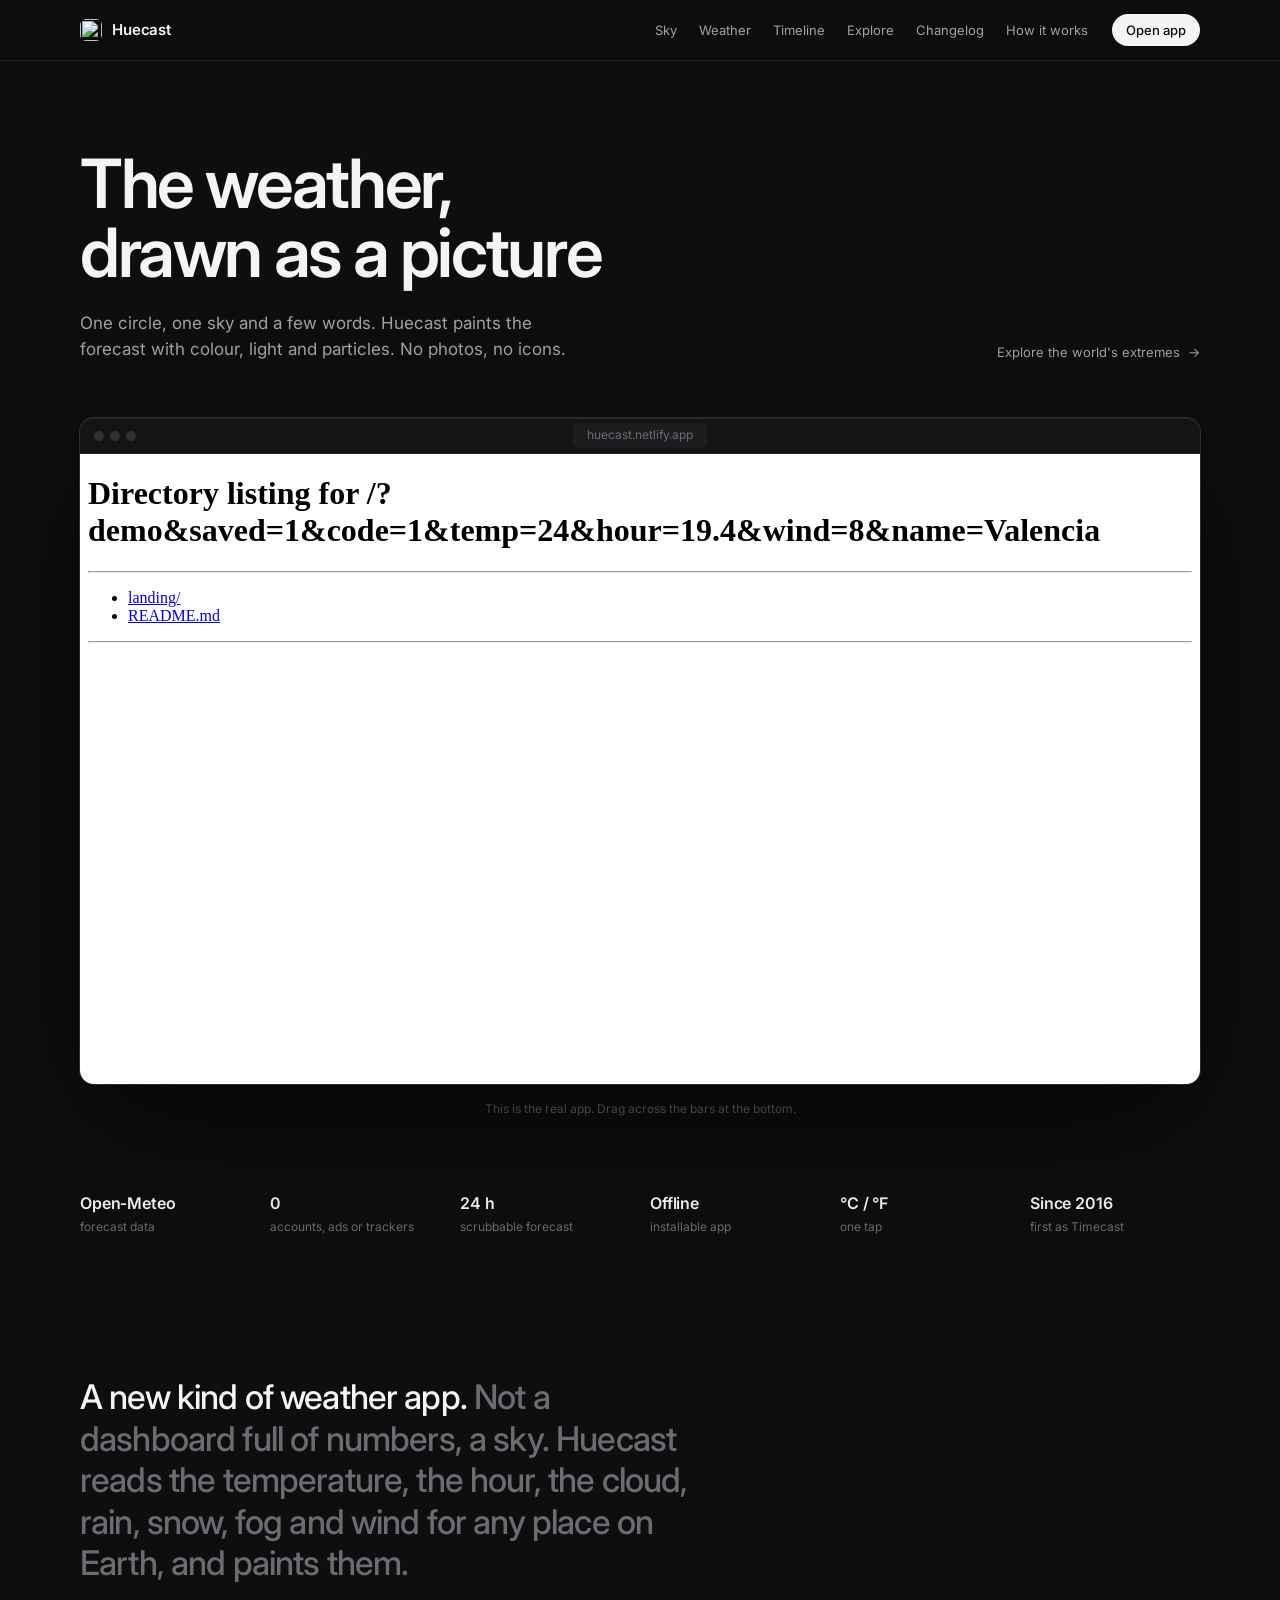
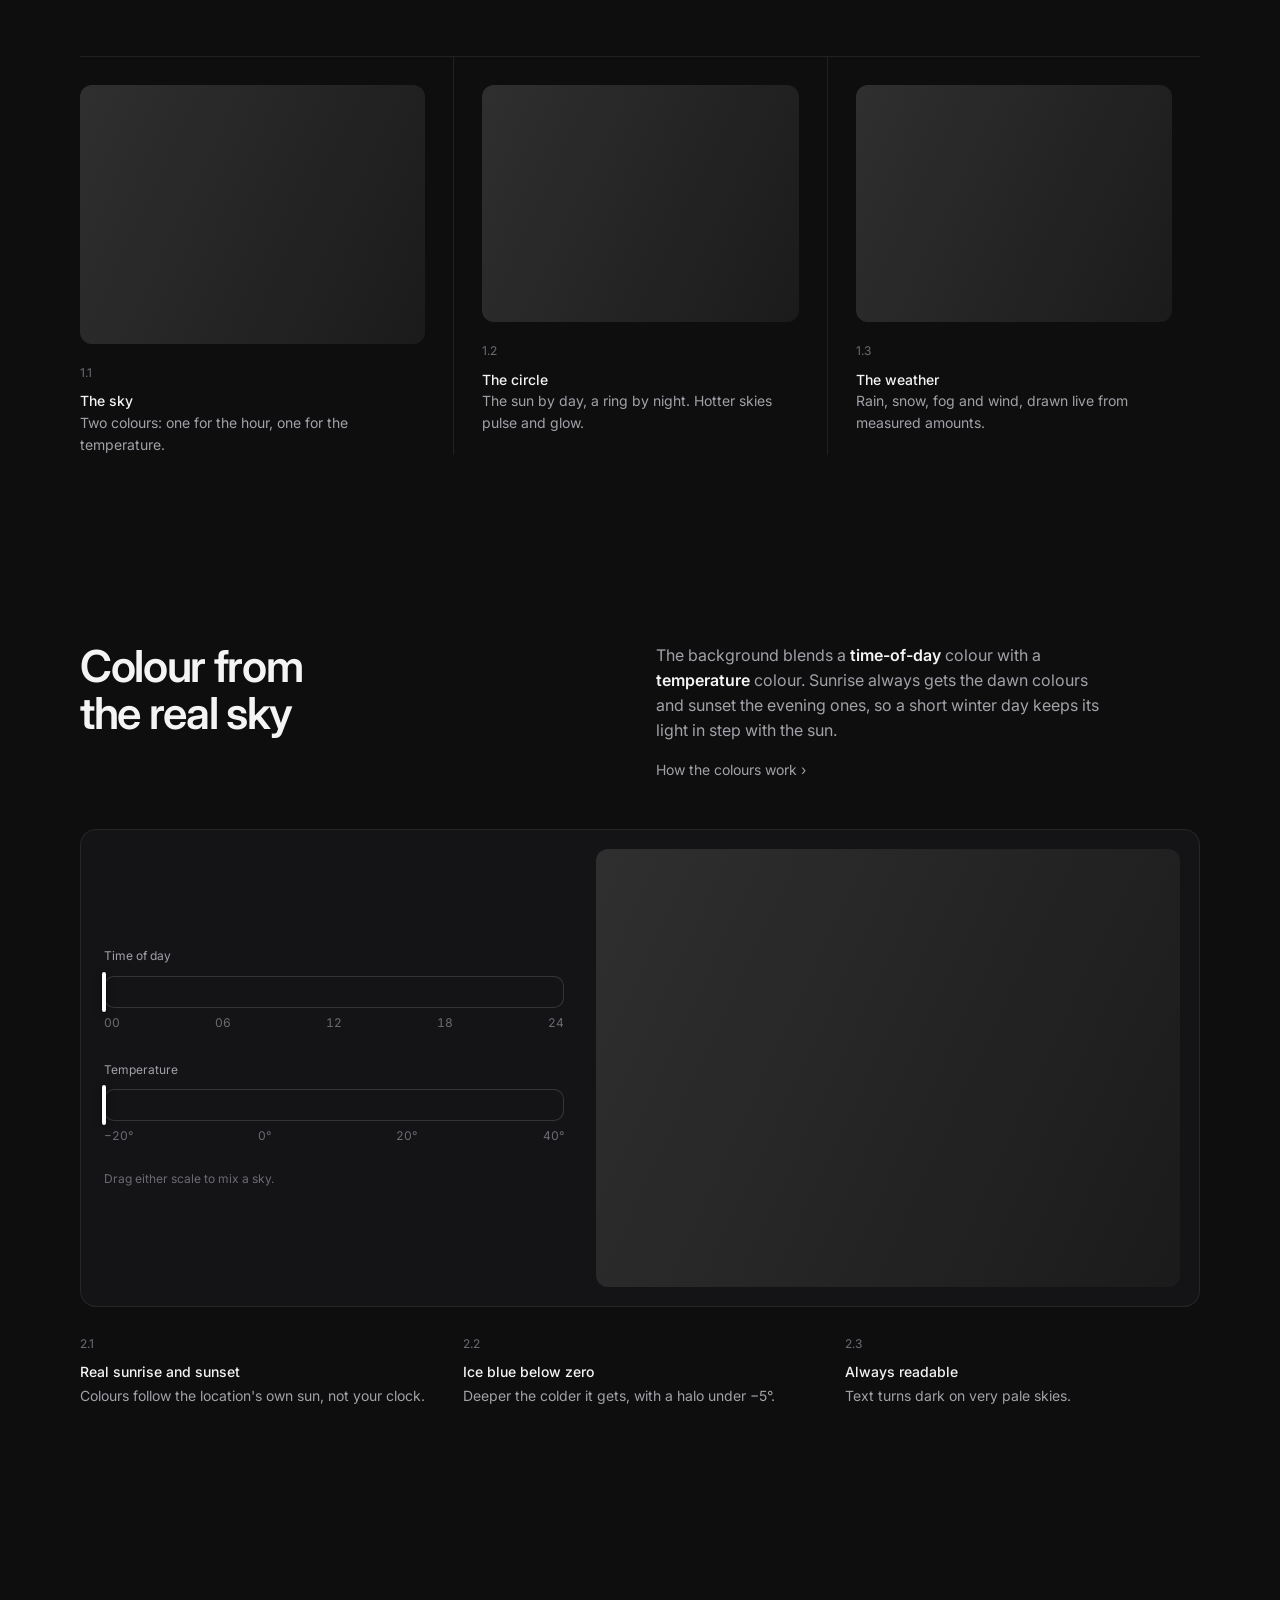
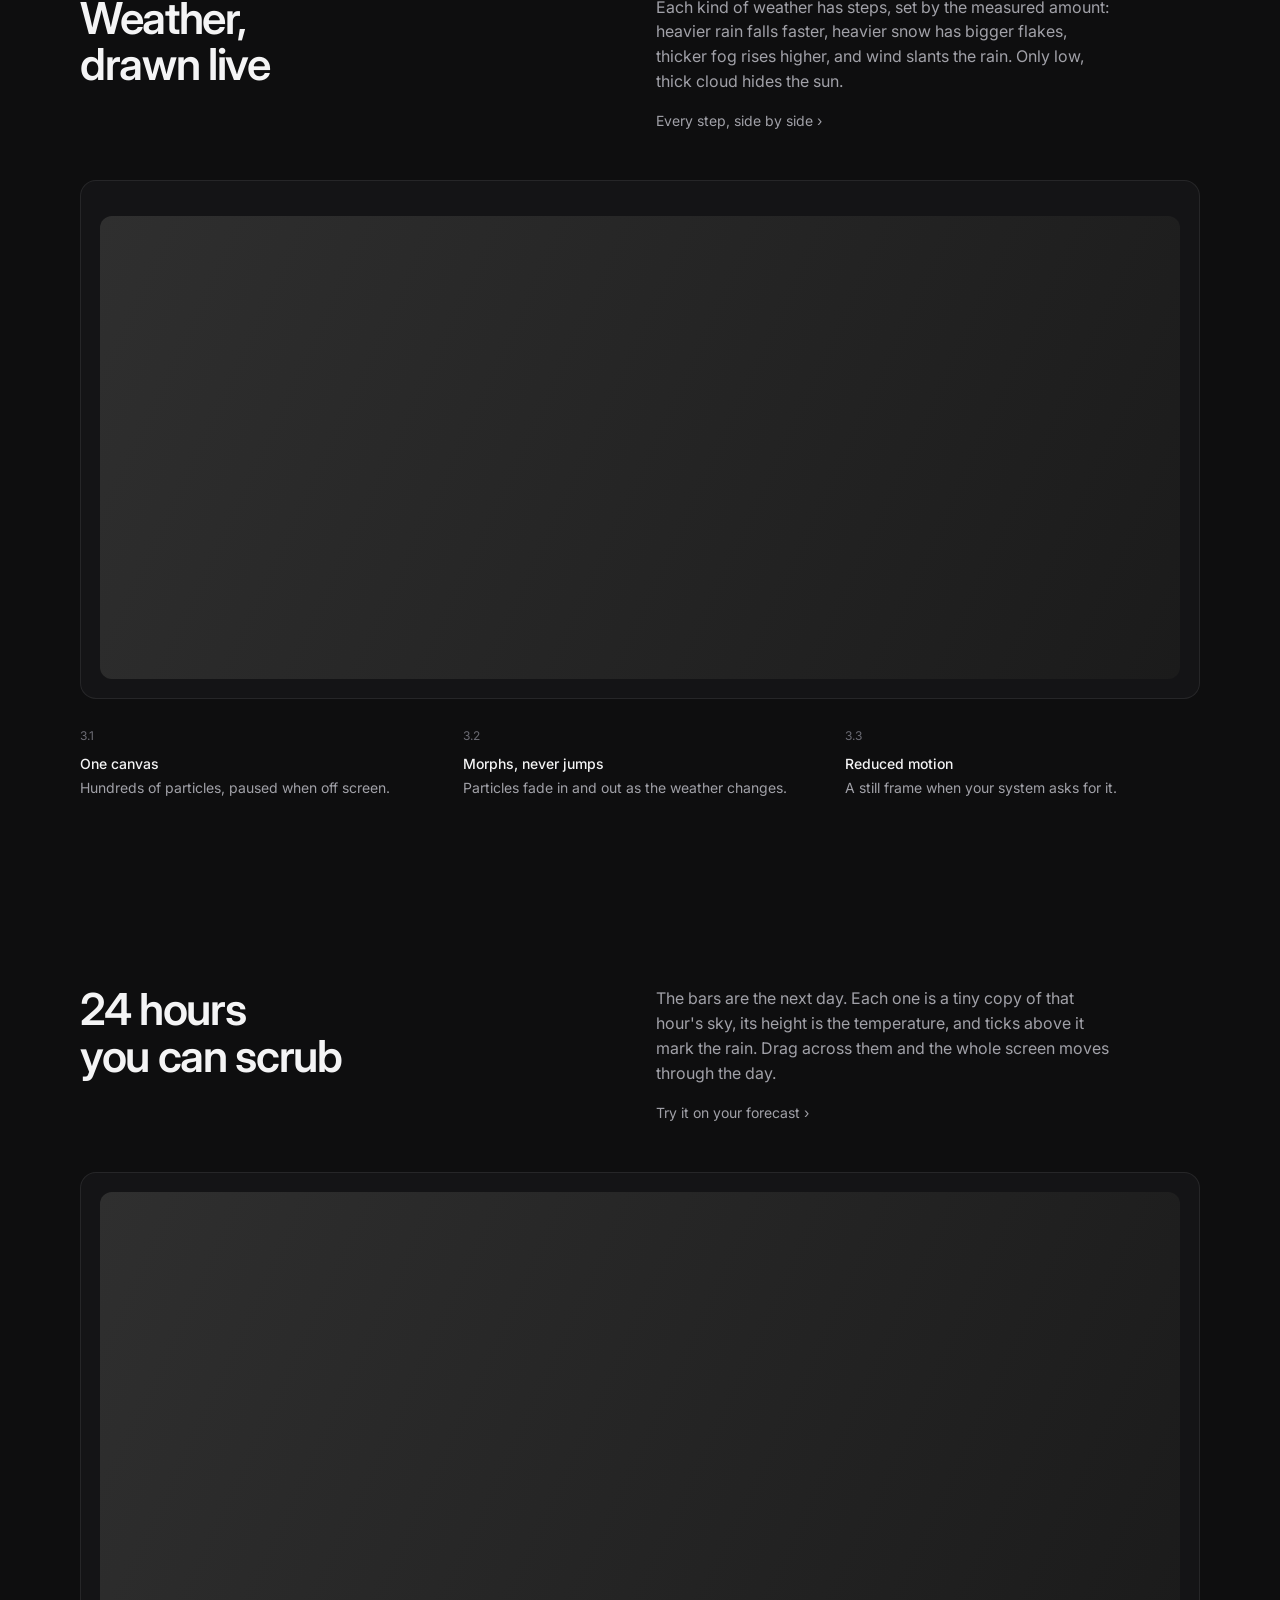
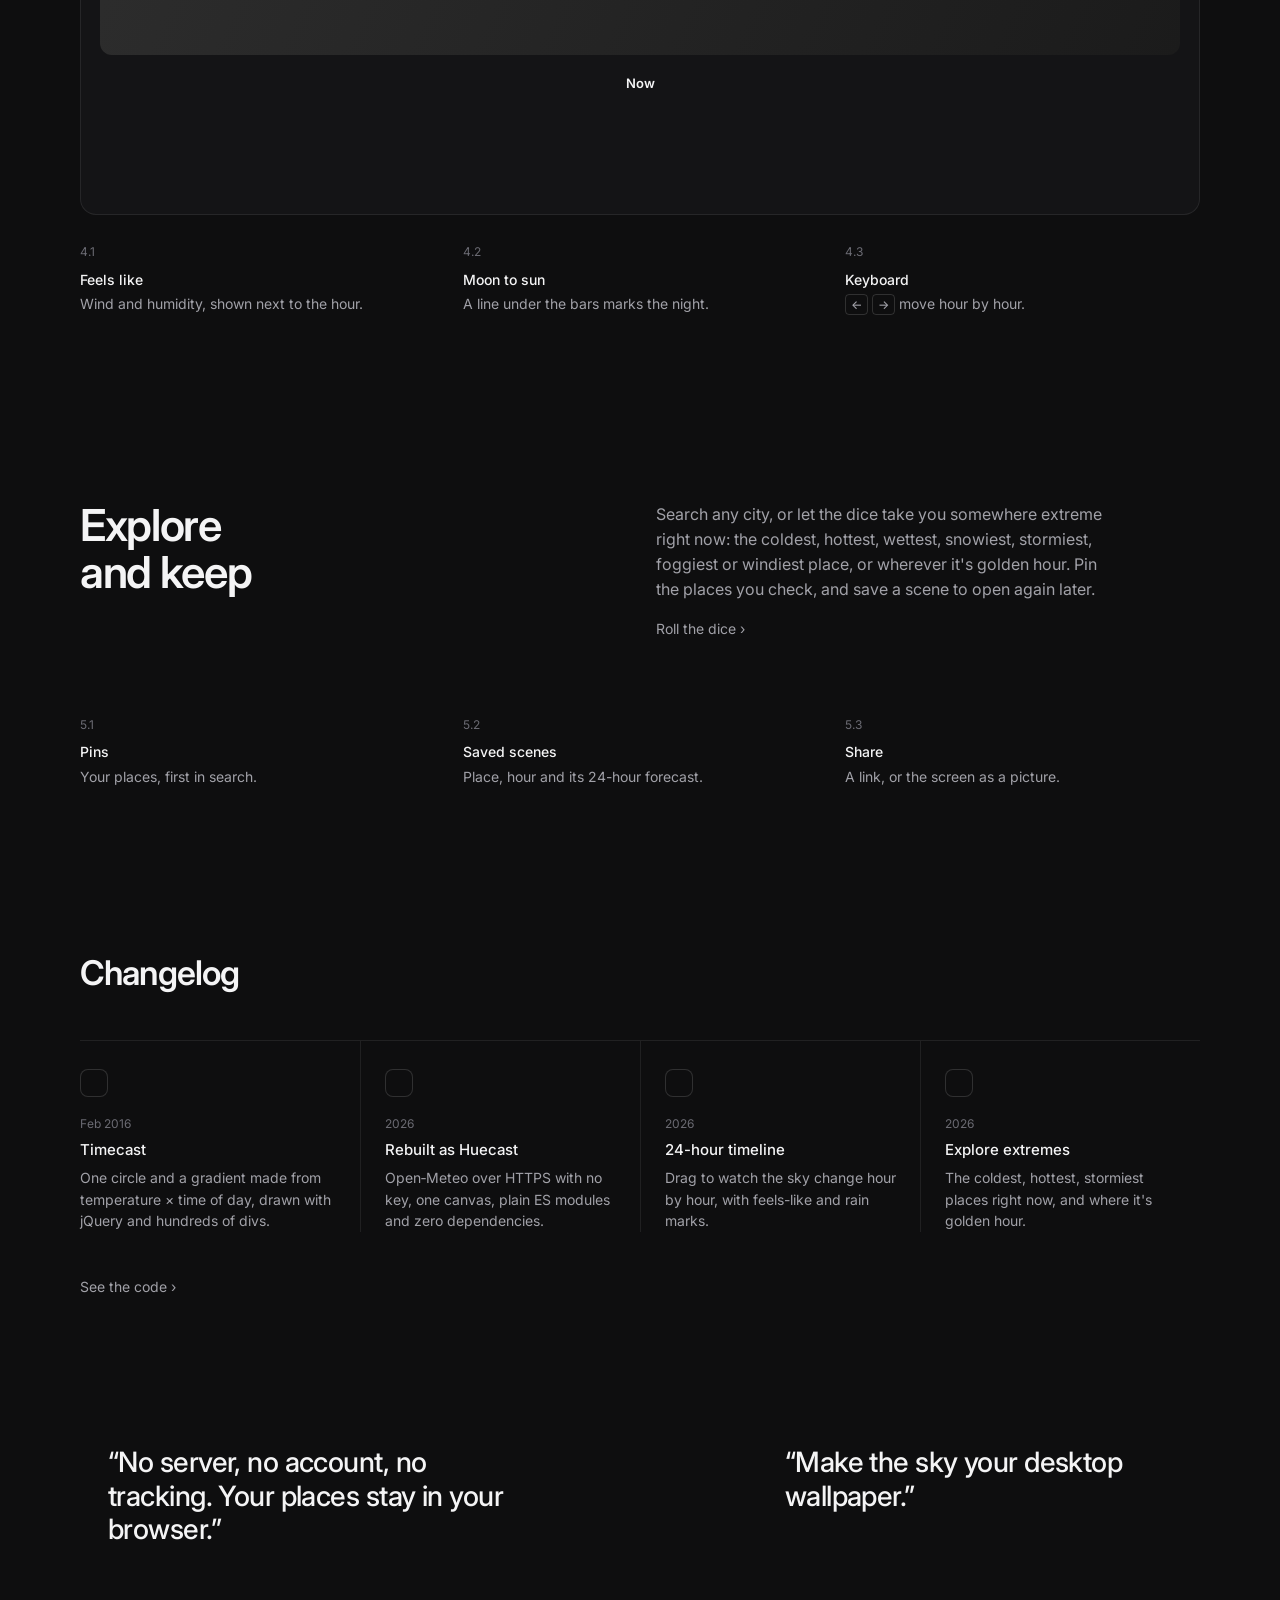
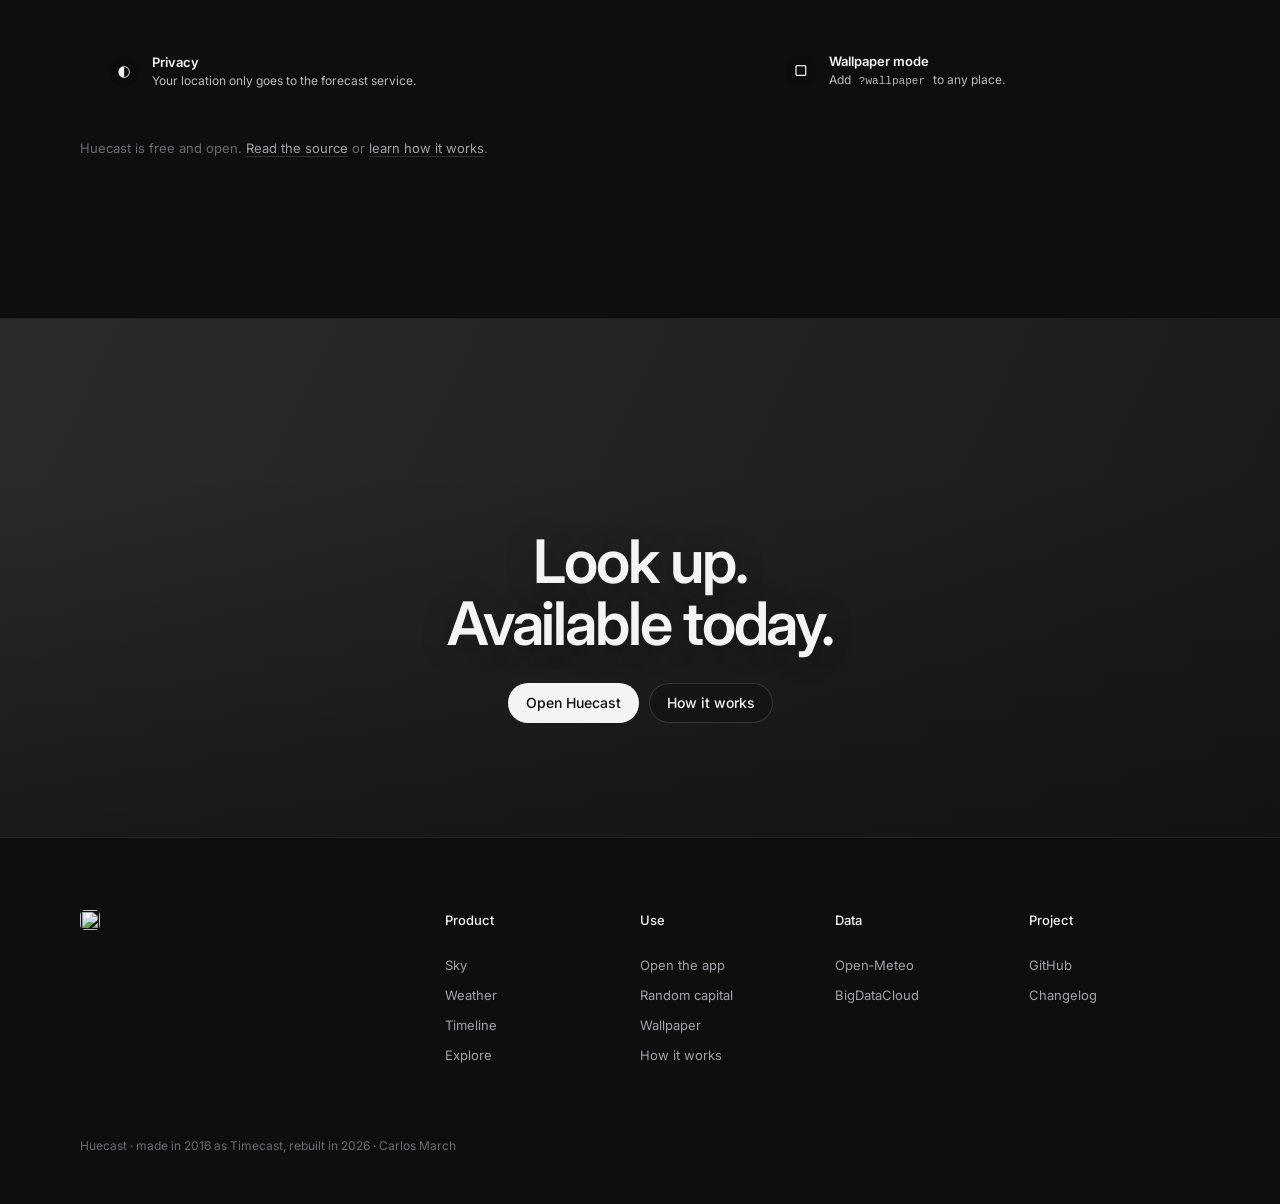
==== landing/index.html @ 76930dd1 "Add a landing page outside the app A standalone marketing page at /landing/ that shows the real app " ====
<!doctype html>
<html lang="en">
<head>
  <meta charset="utf-8">
  <title>Huecast · The weather as a picture</title>
  <meta name="viewport" content="width=device-width, initial-scale=1, viewport-fit=cover">
  <meta name="description" content="Huecast turns the forecast into a picture: one circle, one sky and the weather drawn live. Free, no account, no tracking.">
  <meta name="theme-color" content="#0e0e0f">
  <meta name="color-scheme" content="dark">
  <meta property="og:title" content="Huecast · The weather as a picture">
  <meta property="og:description" content="One circle, one sky and the weather drawn live. Free, no account, no tracking.">
  <link rel="icon" href="../icons/icon.svg" type="image/svg+xml">
  <link rel="preconnect" href="https://fonts.googleapis.com">
  <link rel="preconnect" href="https://fonts.gstatic.com" crossorigin>
  <link rel="stylesheet" href="https://fonts.googleapis.com/css2?family=Inter:wght@400;500;600;700&display=swap">
  <link rel="stylesheet" href="../css/tokens.css">
  <link rel="stylesheet" href="landing.css">
  <script type="module" src="landing.js"></script>
</head>
<body>
  <a class="skip" href="#main">Skip to content</a>

  <header class="nav">
    <div class="wrap nav__inner">
      <a class="brand" href="./" aria-label="Huecast home">
        <img src="../icons/icon.svg" alt="" width="22" height="22">
        <span>Huecast</span>
      </a>
      <nav class="nav__links" aria-label="Sections">
        <a href="#sky">Sky</a>
        <a href="#weather">Weather</a>
        <a href="#timeline">Timeline</a>
        <a href="#explore">Explore</a>
        <a href="#changelog">Changelog</a>
        <a href="../how.html">How it works</a>
      </nav>
      <a class="btn btn--light btn--sm" href="../">Open app</a>
    </div>
  </header>

  <main id="main">
    <!-- ============ HERO ============ -->
    <section class="hero wrap">
      <h1 class="hero__title">The weather,<br>drawn as a picture</h1>
      <div class="hero__row">
        <p class="hero__lead">One circle, one sky and a few words. Huecast paints the forecast with colour, light and particles. No photos, no icons.</p>
        <a class="hero__new" href="#explore"><span class="pill">New</span> Explore the world's extremes <span aria-hidden="true">→</span></a>
      </div>

      <div class="window" id="hero-window">
        <div class="window__bar">
          <i></i><i></i><i></i>
          <span class="window__url">huecast.netlify.app</span>
        </div>
        <div class="window__screen">
          <iframe id="hero-app" title="Huecast, running live" src="../?demo&amp;saved=1&amp;code=1&amp;temp=24&amp;hour=19.4&amp;wind=8&amp;name=Valencia"></iframe>
        </div>
      </div>
      <p class="hero__hint">This is the real app. Drag across the bars at the bottom.</p>
    </section>

    <!-- ============ FACTS STRIP ============ -->
    <section class="facts wrap" aria-label="At a glance">
      <ul>
        <li><b>Open‑Meteo</b><span>forecast data</span></li>
        <li><b>0</b><span>accounts, ads or trackers</span></li>
        <li><b>24 h</b><span>scrubbable forecast</span></li>
        <li><b>Offline</b><span>installable app</span></li>
        <li><b>°C / °F</b><span>one tap</span></li>
        <li><b>Since 2016</b><span>first as Timecast</span></li>
      </ul>
    </section>

    <!-- ============ STATEMENT ============ -->
    <section class="statement wrap">
      <h2 class="big"><strong>A new kind of weather app.</strong> Not a dashboard full of numbers, a sky. Huecast reads the temperature, the hour, the cloud, rain, snow, fog and wind for any place on Earth, and paints them.</h2>
      <div class="trio" id="trio">
        <figure>
          <div class="trio__art" data-art="sky"></div>
          <figcaption><span>1.1</span><b>The sky</b>Two colours: one for the hour, one for the temperature.</figcaption>
        </figure>
        <figure>
          <div class="trio__art" data-art="circle"></div>
          <figcaption><span>1.2</span><b>The circle</b>The sun by day, a ring by night. Hotter skies pulse and glow.</figcaption>
        </figure>
        <figure>
          <div class="trio__art" data-art="weather"></div>
          <figcaption><span>1.3</span><b>The weather</b>Rain, snow, fog and wind, drawn live from measured amounts.</figcaption>
        </figure>
      </div>
    </section>

    <!-- ============ 2.0 SKY ============ -->
    <section class="feature wrap" id="sky">
      <div class="feature__head">
        <h2><span class="dot" style="--c: var(--temp-hot)"></span>Colour from<br>the real sky</h2>
        <div>
          <p>The background blends a <strong>time-of-day</strong> colour with a <strong>temperature</strong> colour. Sunrise always gets the dawn colours and sunset the evening ones, so a short winter day keeps its light in step with the sun.</p>
          <a class="more" href="../how.html">How the colours work <span aria-hidden="true">›</span></a>
        </div>
      </div>
      <div class="panel">
        <div class="scales">
          <div class="scale">
            <div class="scale__label"><span>Time of day</span><span id="scale-time-val"></span></div>
            <div class="scale__bar" id="scale-time"><i class="scale__knob" id="knob-time"></i></div>
            <div class="scale__ticks"><span>00</span><span>06</span><span>12</span><span>18</span><span>24</span></div>
          </div>
          <div class="scale">
            <div class="scale__label"><span>Temperature</span><span id="scale-temp-val"></span></div>
            <div class="scale__bar" id="scale-temp"><i class="scale__knob" id="knob-temp"></i></div>
            <div class="scale__ticks"><span>−20°</span><span>0°</span><span>20°</span><span>40°</span></div>
          </div>
          <p class="scales__hint">Drag either scale to mix a sky.</p>
        </div>
        <div class="stage stage--mix" id="mix-stage"></div>
      </div>
      <div class="subs">
        <div><span>2.1</span><b>Real sunrise and sunset</b><p>Colours follow the location's own sun, not your clock.</p></div>
        <div><span>2.2</span><b>Ice blue below zero</b><p>Deeper the colder it gets, with a halo under −5°.</p></div>
        <div><span>2.3</span><b>Always readable</b><p>Text turns dark on very pale skies.</p></div>
      </div>
    </section>

    <!-- ============ 3.0 WEATHER ============ -->
    <section class="feature wrap" id="weather">
      <div class="feature__head">
        <h2><span class="dot" style="--c: var(--temp-frost)"></span>Weather,<br>drawn live</h2>
        <div>
          <p>Each kind of weather has steps, set by the measured amount: heavier rain falls faster, heavier snow has bigger flakes, thicker fog rises higher, and wind slants the rain. Only low, thick cloud hides the sun.</p>
          <a class="more" href="../how.html">Every step, side by side <span aria-hidden="true">›</span></a>
        </div>
      </div>
      <div class="panel panel--weather">
        <div class="tabs" role="tablist" aria-label="Weather" id="wx-tabs"></div>
        <div class="stage stage--wide" id="wx-stage"></div>
      </div>
      <div class="subs">
        <div><span>3.1</span><b>One canvas</b><p>Hundreds of particles, paused when off screen.</p></div>
        <div><span>3.2</span><b>Morphs, never jumps</b><p>Particles fade in and out as the weather changes.</p></div>
        <div><span>3.3</span><b>Reduced motion</b><p>A still frame when your system asks for it.</p></div>
      </div>
    </section>

    <!-- ============ 4.0 TIMELINE ============ -->
    <section class="feature wrap" id="timeline">
      <div class="feature__head">
        <h2><span class="dot" style="--c: var(--temp-very-hot)"></span>24 hours<br>you can scrub</h2>
        <div>
          <p>The bars are the next day. Each one is a tiny copy of that hour's sky, its height is the temperature, and ticks above it mark the rain. Drag across them and the whole screen moves through the day.</p>
          <a class="more" href="../">Try it on your forecast <span aria-hidden="true">›</span></a>
        </div>
      </div>
      <div class="panel panel--timeline">
        <div class="stage stage--wide" id="tl-stage"></div>
        <div class="tl">
          <div class="tl__label" id="tl-label">Now</div>
          <div class="tl__track" id="tl-track" role="slider" tabindex="0" aria-label="Forecast hour" aria-valuemin="0" aria-valuemax="23" aria-valuenow="0"></div>
          <div class="tl__night" id="tl-night"></div>
        </div>
      </div>
      <div class="subs">
        <div><span>4.1</span><b>Feels like</b><p>Wind and humidity, shown next to the hour.</p></div>
        <div><span>4.2</span><b>Moon to sun</b><p>A line under the bars marks the night.</p></div>
        <div><span>4.3</span><b>Keyboard</b><p><kbd>←</kbd> <kbd>→</kbd> move hour by hour.</p></div>
      </div>
    </section>

    <!-- ============ 5.0 EXPLORE ============ -->
    <section class="feature wrap" id="explore">
      <div class="feature__head">
        <h2><span class="dot" style="--c: var(--time-dawn)"></span>Explore<br>and keep</h2>
        <div>
          <p>Search any city, or let the dice take you somewhere extreme right now: the coldest, hottest, wettest, snowiest, stormiest, foggiest or windiest place, or wherever it's golden hour. Pin the places you check, and save a scene to open again later.</p>
          <a class="more" href="../">Roll the dice <span aria-hidden="true">›</span></a>
        </div>
      </div>
      <div class="extremes" id="extremes"></div>
      <div class="subs">
        <div><span>5.1</span><b>Pins</b><p>Your places, first in search.</p></div>
        <div><span>5.2</span><b>Saved scenes</b><p>Place, hour and its 24-hour forecast.</p></div>
        <div><span>5.3</span><b>Share</b><p>A link, or the screen as a picture.</p></div>
      </div>
    </section>

    <!-- ============ CHANGELOG ============ -->
    <section class="changelog wrap" id="changelog">
      <h2>Changelog</h2>
      <ol class="log">
        <li>
          <i class="log__swatch" data-sky="2 12"></i>
          <time>Feb 2016</time>
          <b>Timecast</b>
          <p>One circle and a gradient made from temperature × time of day, drawn with jQuery and hundreds of divs.</p>
        </li>
        <li>
          <i class="log__swatch" data-sky="13 24"></i>
          <time>2026</time>
          <b>Rebuilt as Huecast</b>
          <p>Open‑Meteo over HTTPS with no key, one canvas, plain ES modules and zero dependencies.</p>
        </li>
        <li>
          <i class="log__swatch" data-sky="18 20"></i>
          <time>2026</time>
          <b>24-hour timeline</b>
          <p>Drag to watch the sky change hour by hour, with feels-like and rain marks.</p>
        </li>
        <li>
          <i class="log__swatch" data-sky="6 -12"></i>
          <time>2026</time>
          <b>Explore extremes</b>
          <p>The coldest, hottest, stormiest places right now, and where it's golden hour.</p>
        </li>
      </ol>
      <a class="more" href="https://github.com/carlosmarch/huecast">See the code <span aria-hidden="true">›</span></a>
    </section>

    <!-- ============ CARDS ============ -->
    <section class="cards wrap">
      <article class="card card--sky" id="card-privacy">
        <p class="card__quote">“No server, no account, no tracking. Your places stay in your browser.”</p>
        <div class="card__foot">
          <span class="card__icon" aria-hidden="true">◐</span>
          <span><b>Privacy</b><small>Your location only goes to the forecast service.</small></span>
        </div>
      </article>
      <article class="card card--noon">
        <p class="card__quote">“Make the sky your desktop wallpaper.”</p>
        <div class="card__foot">
          <span class="card__icon" aria-hidden="true">▢</span>
          <span><b>Wallpaper mode</b><small>Add <code>?wallpaper</code> to any place.</small></span>
        </div>
      </article>
    </section>
    <p class="cards__note wrap">Huecast is free and open. <a href="https://github.com/carlosmarch/huecast">Read the source</a> or <a href="../how.html">learn how it works</a>.</p>

    <!-- ============ CTA ============ -->
    <section class="cta">
      <div class="stage stage--cta" id="cta-stage" aria-hidden="true"></div>
      <div class="cta__inner">
        <h2>Look up.<br>Available today.</h2>
        <div class="cta__btns">
          <a class="btn btn--light" href="../">Open Huecast</a>
          <a class="btn btn--ghost" href="../how.html">How it works</a>
        </div>
      </div>
    </section>
  </main>

  <footer class="foot wrap">
    <div class="foot__brand">
      <img src="../icons/icon.svg" alt="" width="20" height="20">
    </div>
    <div class="foot__col">
      <h3>Product</h3>
      <a href="#sky">Sky</a>
      <a href="#weather">Weather</a>
      <a href="#timeline">Timeline</a>
      <a href="#explore">Explore</a>
    </div>
    <div class="foot__col">
      <h3>Use</h3>
      <a href="../">Open the app</a>
      <a href="../?city=random">Random capital</a>
      <a href="../?wallpaper&amp;city=random">Wallpaper</a>
      <a href="../how.html">How it works</a>
    </div>
    <div class="foot__col">
      <h3>Data</h3>
      <a href="https://open-meteo.com">Open‑Meteo</a>
      <a href="https://www.bigdatacloud.com">BigDataCloud</a>
    </div>
    <div class="foot__col">
      <h3>Project</h3>
      <a href="https://github.com/carlosmarch/huecast">GitHub</a>
      <a href="#changelog">Changelog</a>
    </div>
    <p class="foot__legal">Huecast · made in 2016 as Timecast, rebuilt in 2026 · Carlos March</p>
  </footer>
</body>
</html>
---- landing/landing.css ----
/* ======================================================================
   HUECAST LANDING PAGE
   Sky colours come from ../css/tokens.css; the page chrome below.
   ====================================================================== */
@property --from { syntax: '<color>'; inherits: false; initial-value: #1b1b1b; }
@property --to   { syntax: '<color>'; inherits: false; initial-value: #2f2f2f; }

:root {
  --page: #0e0e0f;
  --panel: #141416;
  --line: rgba(255, 255, 255, 0.08);
  --line-strong: rgba(255, 255, 255, 0.14);
  --text: #f4f4f5;
  --text-soft: #a1a1a8;
  --text-faint: #6b6b73;
  --ease: cubic-bezier(0.22, 1, 0.36, 1);
  --max: 1120px;
  --gutter: max(16px, env(safe-area-inset-left), env(safe-area-inset-right));
  color-scheme: dark;
}

*, *::before, *::after { box-sizing: border-box; }

html { background: var(--page); scroll-behavior: smooth; }
@media (prefers-reduced-motion: reduce) { html { scroll-behavior: auto; } }

body {
  margin: 0;
  background: var(--page);
  color: var(--text);
  font-family: 'Inter', system-ui, sans-serif;
  font-size: 15px;
  line-height: 1.55;
  -webkit-font-smoothing: antialiased;
  -moz-osx-font-smoothing: grayscale;
  overflow-x: hidden;
}

a { color: inherit; text-decoration: none; }
img { display: block; }
strong { color: var(--text); font-weight: 600; }
kbd {
  font: 500 12px/1 'Inter', system-ui, sans-serif;
  padding: 2px 5px;
  border-radius: 4px;
  border: 1px solid var(--line-strong);
}
code { font-size: 0.92em; padding: 1px 5px; border-radius: 4px; background: rgba(0, 0, 0, 0.12); }

:focus-visible { outline: 1.5px solid var(--text); outline-offset: 3px; border-radius: 6px; }

.wrap {
  width: 100%;
  max-width: calc(var(--max) + 2 * var(--gutter));
  margin: 0 auto;
  padding-left: var(--gutter);
  padding-right: var(--gutter);
}

.skip {
  position: absolute;
  left: -999px;
  top: 8px;
  padding: 8px 12px;
  background: var(--text);
  color: var(--page);
  border-radius: 8px;
  z-index: 100;
}
.skip:focus { left: 8px; }

/* ---- Buttons ---- */
.btn {
  display: inline-flex;
  align-items: center;
  height: 40px;
  padding: 0 18px;
  border-radius: 999px;
  font-size: 14px;
  font-weight: 500;
  white-space: nowrap;
  transition: background 0.2s, transform 0.2s var(--ease);
}
.btn:active { transform: scale(0.97); }
.btn--sm { height: 32px; padding: 0 14px; font-size: 13px; }
.btn--light { background: var(--text); color: var(--page); }
.btn--light:hover { background: #fff; }
.btn--ghost { box-shadow: inset 0 0 0 1px var(--line-strong); }
.btn--ghost:hover { background: rgba(255, 255, 255, 0.06); }

/* ---- Nav ---- */
.nav {
  position: sticky;
  top: 0;
  z-index: 20;
  background: rgba(14, 14, 15, 0.72);
  backdrop-filter: saturate(1.4) blur(14px);
  -webkit-backdrop-filter: saturate(1.4) blur(14px);
  border-bottom: 1px solid var(--line);
}

.nav__inner {
  display: flex;
  align-items: center;
  gap: 24px;
  height: 60px;
}

.brand {
  display: flex;
  align-items: center;
  gap: 10px;
  font-weight: 600;
  letter-spacing: -0.01em;
}
.brand img { border-radius: 6px; }

.nav__links {
  display: flex;
  gap: 22px;
  margin-left: auto;
  font-size: 13px;
  color: var(--text-soft);
}
.nav__links a:hover { color: var(--text); }

@media (max-width: 820px) {
  .nav__links { display: none; }
  .nav__inner .btn { margin-left: auto; }
}

/* ---- Hero ---- */
.hero { padding-top: 88px; }

.hero__title {
  margin: 0;
  max-width: 14ch;
  font-size: clamp(40px, 7vw, 68px);
  line-height: 1.02;
  letter-spacing: -0.035em;
  font-weight: 600;
}

.hero__row {
  display: flex;
  align-items: flex-end;
  justify-content: space-between;
  gap: 24px;
  margin: 22px 0 56px;
}

.hero__lead {
  margin: 0;
  max-width: 46ch;
  color: var(--text-soft);
  font-size: 17px;
}

.hero__new {
  display: inline-flex;
  align-items: center;
  gap: 8px;
  flex: none;
  font-size: 13px;
  color: var(--text-soft);
}
.hero__new:hover { color: var(--text); }

.pill {
  padding: 2px 8px;
  border-radius: 999px;
  font-size: 11px;
  font-weight: 600;
  color: var(--page);
  background: var(--temp-hot);
}

@media (max-width: 720px) {
  .hero { padding-top: 56px; }
  .hero__row { flex-direction: column; align-items: flex-start; margin-bottom: 36px; }
}

/* the real app, in a window */
.window {
  position: relative;
  border-radius: 14px;
  background: var(--panel);
  box-shadow: 0 0 0 1px var(--line-strong), 0 40px 120px -20px rgba(0, 0, 0, 0.8);
  overflow: hidden;
  transform: perspective(1800px) rotateX(var(--tilt, 0deg));
  transform-origin: top center;
  transition: transform 0.2s linear;
}

.window::after {
  content: '';
  position: absolute;
  inset: 0;
  border-radius: inherit;
  pointer-events: none;
  box-shadow: inset 0 1px 0 rgba(255, 255, 255, 0.08);
}

.window__bar {
  display: flex;
  align-items: center;
  gap: 6px;
  height: 36px;
  padding: 0 14px;
  border-bottom: 1px solid var(--line);
}
.window__bar i { width: 10px; height: 10px; border-radius: 50%; background: rgba(255, 255, 255, 0.12); }
.window__url {
  margin: 0 auto;
  padding: 3px 14px;
  border-radius: 6px;
  font-size: 12px;
  color: var(--text-faint);
  background: rgba(255, 255, 255, 0.04);
  transform: translateX(-24px);
}

.window__screen {
  position: relative;
  aspect-ratio: 16 / 9;
  background: linear-gradient(-65deg, var(--time-dusk), var(--temp-very-hot));
}

.window__screen iframe {
  position: absolute;
  inset: 0;
  width: 100%;
  height: 100%;
  border: 0;
}

@media (max-width: 720px) {
  .window { max-width: 420px; margin: 0 auto; border-radius: 28px; padding: 8px; }
  .window__bar { display: none; }
  .window__screen { aspect-ratio: 9 / 17; border-radius: 22px; overflow: hidden; }
}

.hero__hint {
  margin: 16px 0 0;
  text-align: center;
  font-size: 12px;
  color: var(--text-faint);
}

/* ---- Facts strip ---- */
.facts { padding-top: 72px; }
.facts ul {
  display: grid;
  grid-template-columns: repeat(6, 1fr);
  gap: 20px;
  margin: 0;
  padding: 0;
  list-style: none;
}
.facts li { display: flex; flex-direction: column; gap: 2px; }
.facts b { font-size: 16px; font-weight: 600; letter-spacing: -0.01em; }
.facts span { font-size: 12px; color: var(--text-faint); }
@media (max-width: 820px) { .facts ul { grid-template-columns: repeat(3, 1fr); row-gap: 24px; } }
@media (max-width: 460px) { .facts ul { grid-template-columns: repeat(2, 1fr); } }

/* ---- Statement ---- */
.statement { padding-top: 140px; }

.big {
  margin: 0;
  max-width: 30ch;
  font-size: clamp(24px, 3.4vw, 34px);
  line-height: 1.22;
  letter-spacing: -0.025em;
  font-weight: 500;
  color: var(--text-faint);
}
.big strong { color: var(--text); font-weight: 500; }

.trio {
  display: grid;
  grid-template-columns: repeat(3, 1fr);
  margin-top: 72px;
  border-top: 1px solid var(--line);
}

.trio figure {
  margin: 0;
  padding: 28px 28px 0 0;
}
.trio figure + figure { padding-left: 28px; border-left: 1px solid var(--line); }

.trio__art {
  position: relative;
  aspect-ratio: 4 / 3;
  border-radius: 12px;
  overflow: hidden;
  isolation: isolate;
}

.trio figcaption {
  margin-top: 20px;
  font-size: 14px;
  color: var(--text-soft);
}
.trio figcaption span { display: block; font-size: 12px; color: var(--text-faint); margin-bottom: 8px; }
.trio figcaption b { display: block; color: var(--text); font-weight: 500; }

@media (max-width: 760px) {
  .trio { grid-template-columns: 1fr; }
  .trio figure, .trio figure + figure { padding: 28px 0 0; border-left: 0; }
  .trio figure + figure { margin-top: 12px; border-top: 1px solid var(--line); }
}

/* ---- Feature sections ---- */
.feature { padding-top: 160px; }

.feature__head {
  display: grid;
  grid-template-columns: 1fr 1fr;
  gap: 32px;
  margin-bottom: 48px;
}

.feature__head h2 {
  margin: 0;
  font-size: clamp(30px, 4.4vw, 44px);
  line-height: 1.05;
  letter-spacing: -0.03em;
  font-weight: 600;
}

.dot {
  display: block;
  width: 10px;
  height: 10px;
  margin-bottom: 18px;
  border-radius: 50%;
  background: var(--c);
  box-shadow: 0 0 18px var(--c);
}

.feature__head p { margin: 0; color: var(--text-soft); font-size: 16px; max-width: 46ch; }
.feature__head > div { padding-top: 28px; }

.more {
  display: inline-block;
  margin-top: 16px;
  font-size: 14px;
  color: var(--text-soft);
}
.more:hover { color: var(--text); }

@media (max-width: 760px) {
  .feature { padding-top: 112px; }
  .feature__head { grid-template-columns: 1fr; gap: 0; }
  .feature__head > div { padding-top: 16px; }
}

.panel {
  position: relative;
  padding: 20px;
  border-radius: 16px;
  background: var(--panel);
  box-shadow: inset 0 0 0 1px var(--line);
}

.subs {
  display: grid;
  grid-template-columns: repeat(3, 1fr);
  gap: 28px;
  margin-top: 28px;
}
.subs span { display: block; font-size: 12px; color: var(--text-faint); margin-bottom: 6px; }
.subs b { font-weight: 500; font-size: 14px; }
.subs p { margin: 2px 0 0; font-size: 14px; color: var(--text-soft); }
@media (max-width: 640px) { .subs { grid-template-columns: 1fr; gap: 18px; } }

/* ---- Sky stage (gradient + canvas + orb) ---- */
.stage,
.trio__art,
.extreme {
  --from: var(--bg);
  --to: var(--bg-raised);
  background: linear-gradient(-65deg, var(--from), var(--to));
  transition: --from 0.6s var(--ease), --to 0.6s var(--ease);
}

.stage {
  position: relative;
  border-radius: 12px;
  overflow: hidden;
  isolation: isolate;
  min-height: 260px;
}

.stage canvas,
.trio__art canvas,
.extreme canvas {
  position: absolute;
  inset: 0;
  width: 100%;
  height: 100%;
  z-index: 2;
  pointer-events: none;
}

.sky__veil {
  position: absolute;
  inset: 0;
  background: var(--veil);
  opacity: 0;
  transition: opacity 0.6s var(--ease);
}

.sky__halo {
  position: absolute;
  left: 50%;
  top: 42%;
  width: calc(var(--orb) * 2.9);
  aspect-ratio: 1;
  transform: translate(-50%, -50%);
  border-radius: 50%;
  background: radial-gradient(closest-side,
    transparent 80%, var(--halo-warm) 85%, var(--halo-white) 88.5%, var(--halo-cool) 92%, transparent 96%);
  opacity: 0;
  transition: opacity 0.6s var(--ease);
  pointer-events: none;
}

.sky__caption {
  position: absolute;
  left: 0;
  right: 0;
  bottom: 18px;
  z-index: 3;
  text-align: center;
  color: var(--sky-ink, var(--ink));
  transition: color 0.4s;
}
.sky__caption b {
  display: block;
  font-size: 12px;
  font-weight: 600;
  letter-spacing: 0.22em;
  text-transform: uppercase;
}
.sky__caption small { display: block; margin-top: 4px; font-size: 12px; opacity: 0.75; font-variant-numeric: tabular-nums; }

/* sun and moon: same drawing as the app */
.orb {
  position: absolute;
  left: 50%;
  top: 42%;
  width: var(--orb);
  aspect-ratio: 1;
  transform: translate(-50%, -50%);
  border-radius: 50%;
  z-index: 1;
}
.orb--sun { background: var(--sun); }
.orb--sun.is-shining::before {
  content: '';
  position: absolute;
  inset: -110%;
  border-radius: 50%;
  background: radial-gradient(closest-side, var(--sun-glow-inner) 30%, var(--sun-glow-outer) 55%, var(--sun-glow-end) 100%);
}
.orb--sun.is-blazing::before { inset: -150%; }
.orb--sun.is-veiled { background: var(--sun-veiled); filter: blur(1px); }
.orb--moon {
  box-shadow: inset 0 0 0 3px var(--sun);
  background: var(--moon-fill);
  animation: opacityMoon 3s ease-out infinite;
}
.orb i {
  position: absolute;
  inset: 0;
  border-radius: 50%;
  background: var(--sun);
  animation: pulse 3s ease-out infinite;
}
.orb i.big { animation-name: pulse2x; }

.trio__art { --orb: 22%; }
.trio__art .orb, .trio__art .sky__halo { top: 46%; }
.stage { --orb: clamp(56px, 11vw, 120px); }

/* mix stage: scales on the left, the sky they make on the right */
.panel:has(.stage--mix) {
  display: grid;
  grid-template-columns: 1fr 1.25fr;
  gap: 28px;
  align-items: center;
}
.stage--mix { aspect-ratio: 4 / 3; }

@media (max-width: 760px) {
  .panel:has(.stage--mix) { grid-template-columns: 1fr; }
}

.scales { padding: 8px 4px; }
.scale + .scale { margin-top: 28px; }
.scale__label,
.scale__ticks {
  display: flex;
  justify-content: space-between;
  font-size: 12px;
  color: var(--text-soft);
  font-variant-numeric: tabular-nums;
}
.scale__label span:last-child { color: var(--text); font-weight: 500; }
.scale__ticks { color: var(--text-faint); }
.scale__bar {
  position: relative;
  height: 32px;
  margin: 10px 0 6px;
  border-radius: 10px;
  box-shadow: inset 0 0 0 1px var(--line-strong);
  cursor: ew-resize;
  touch-action: none;
}
.scale__knob {
  position: absolute;
  top: -4px;
  bottom: -4px;
  width: 4px;
  margin-left: -2px;
  border-radius: 2px;
  background: #fff;
  box-shadow: 0 0 0 1px rgba(0, 0, 0, 0.3), 0 2px 8px rgba(0, 0, 0, 0.4);
  pointer-events: none;
}
.scales__hint { margin: 24px 0 0; font-size: 12px; color: var(--text-faint); }

/* weather tabs */
.stage--wide { aspect-ratio: 21 / 9; }
@media (max-width: 640px) { .stage--wide { aspect-ratio: 4 / 5; } }

.tabs {
  display: flex;
  flex-wrap: wrap;
  gap: 6px;
  margin-bottom: 16px;
}
.tab {
  height: 32px;
  padding: 0 14px;
  border: 0;
  border-radius: 999px;
  font: 500 13px/1 'Inter', system-ui, sans-serif;
  color: var(--text-soft);
  background: transparent;
  box-shadow: inset 0 0 0 1px var(--line);
  cursor: pointer;
  transition: background 0.2s, color 0.2s;
}
.tab:hover { color: var(--text); }
.tab[aria-selected="true"] { color: var(--page); background: var(--text); box-shadow: none; }

/* timeline */
.tl { padding: 18px 4px 4px; }
.tl__label {
  text-align: center;
  font-size: 13px;
  font-weight: 600;
  font-variant-numeric: tabular-nums;
  margin-bottom: 6px;
}
.tl__track {
  position: relative;
  display: flex;
  align-items: flex-end;
  gap: 3px;
  height: 92px;
  padding: 16px 0 12px;
  touch-action: none;
  cursor: ew-resize;
}
.tl__track:focus-visible { outline-offset: 6px; }
.tl__track::after {
  content: '';
  position: absolute;
  left: 0;
  right: 0;
  bottom: 5px;
  height: 2px;
  background: var(--night, none);
}
.bar {
  position: relative;
  flex: 1;
  min-height: 4px;
  border-radius: 2px;
  box-shadow: inset 0 0 0 1px var(--bar-stroke);
  transition: transform 0.2s var(--ease);
  transform-origin: bottom;
}
.bar.is-selected {
  box-shadow: inset 0 0 0 1px var(--bar-stroke-selected), 0 0 0 1.5px var(--ink);
  transform: scaleY(1.1);
}
.bar__wx {
  position: absolute;
  left: 50%;
  bottom: calc(100% + 4px);
  transform: translateX(-50%);
  display: flex;
  gap: 2px;
}
.bar__wx i { width: 1px; height: 6px; background: var(--ink-soft); }
.tl__night { position: relative; height: 0; }
.night-mark {
  position: absolute;
  top: -10.5px;
  width: 7px;
  height: 7px;
  border-radius: 50%;
}
.night-mark--moon { box-shadow: inset 0 0 0 1.2px var(--ink-soft); transform: translateX(calc(-100% - 2px)); }
.night-mark--sun { background: var(--ink-soft); transform: translateX(2px); }

.roll { position: relative; display: inline-block; white-space: pre; vertical-align: bottom; clip-path: inset(0 -0.6em); }
.roll__in { display: inline-block; }
.roll__out { position: absolute; left: 0; top: 0; }

/* explore grid */
.extremes {
  display: grid;
  grid-template-columns: repeat(4, 1fr);
  gap: 10px;
}
.extreme {
  position: relative;
  aspect-ratio: 3 / 4;
  border-radius: 14px;
  overflow: hidden;
  isolation: isolate;
  --orb: 28%;
  box-shadow: inset 0 0 0 1px var(--line);
}
.extreme .orb, .extreme .sky__halo { top: 38%; }
.extreme .sky__caption { bottom: 14px; }
.extreme .sky__caption b { font-size: 11px; letter-spacing: 0.16em; }
@media (max-width: 760px) { .extremes { grid-template-columns: repeat(2, 1fr); } }

/* ---- Changelog ---- */
.changelog { padding-top: 160px; }
.changelog h2 { margin: 0 0 40px; font-size: clamp(26px, 3.4vw, 34px); letter-spacing: -0.025em; font-weight: 600; }
.log {
  display: grid;
  grid-template-columns: repeat(4, 1fr);
  margin: 0 0 28px;
  padding: 0;
  list-style: none;
  border-top: 1px solid var(--line);
}
.log li { position: relative; padding: 28px 24px 0 0; }
.log li + li { padding-left: 24px; border-left: 1px solid var(--line); }
.log__swatch {
  display: block;
  width: 28px;
  height: 28px;
  margin-bottom: 18px;
  border-radius: 8px;
  box-shadow: inset 0 0 0 1px var(--line-strong);
}
.log time { display: block; font-size: 12px; color: var(--text-faint); }
.log b { display: block; margin-top: 4px; font-weight: 500; }
.log p { margin: 6px 0 0; font-size: 14px; color: var(--text-soft); }
@media (max-width: 820px) {
  .log { grid-template-columns: 1fr 1fr; }
  .log li:nth-child(3) { padding-left: 0; border-left: 0; }
  .log li:nth-child(n+3) { margin-top: 28px; border-top: 1px solid var(--line); }
}
@media (max-width: 480px) {
  .log { grid-template-columns: 1fr; }
  .log li, .log li + li { padding-left: 0; border-left: 0; }
  .log li + li { margin-top: 28px; border-top: 1px solid var(--line); }
}

/* ---- Cards ---- */
.cards {
  display: grid;
  grid-template-columns: 1.5fr 1fr;
  gap: 12px;
  padding-top: 120px;
}
.card {
  display: flex;
  flex-direction: column;
  justify-content: space-between;
  min-height: 300px;
  padding: 28px;
  border-radius: 16px;
  color: var(--ink-dark);
}
.card--sky { background: linear-gradient(-65deg, var(--temp-warm), var(--time-morning)); }
.card--noon { background: var(--time-morning); }
.card__quote { margin: 0; max-width: 22ch; font-size: clamp(22px, 2.6vw, 28px); line-height: 1.2; letter-spacing: -0.02em; font-weight: 500; }
.card__foot { display: flex; align-items: center; gap: 12px; margin-top: 40px; font-size: 13px; }
.card__foot b { display: block; font-weight: 600; }
.card__foot small { display: block; font-size: 12px; opacity: 0.75; }
.card__icon {
  display: grid;
  place-items: center;
  width: 32px;
  height: 32px;
  border-radius: 50%;
  background: rgba(0, 0, 0, 0.08);
  font-size: 15px;
}
.cards__note { margin-top: 20px; font-size: 13px; color: var(--text-faint); }
.cards__note a { color: var(--text-soft); text-decoration: underline; text-underline-offset: 3px; text-decoration-color: var(--line-strong); }
@media (max-width: 720px) {
  .cards { grid-template-columns: 1fr; }
  .card { min-height: 220px; }
}

/* ---- CTA ---- */
.cta {
  position: relative;
  margin-top: 160px;
  min-height: 520px;
  display: grid;
  place-items: center;
  overflow: hidden;
  border-top: 1px solid var(--line);
  border-bottom: 1px solid var(--line);
}
.stage--cta {
  position: absolute;
  inset: 0;
  border-radius: 0;
  --orb: 90px;
  opacity: 0.9;
}
.stage--cta .orb, .stage--cta .sky__halo { top: 22%; }
.stage--cta::after {
  content: '';
  position: absolute;
  inset: 0;
  z-index: 3;
  background: linear-gradient(to bottom, transparent 30%, rgba(14, 14, 15, 0.55));
}
.cta__inner { position: relative; z-index: 4; text-align: center; padding: 160px var(--gutter) 64px; }
.cta h2 {
  margin: 0;
  font-size: clamp(36px, 6vw, 60px);
  line-height: 1.04;
  letter-spacing: -0.035em;
  font-weight: 600;
  text-shadow: 0 2px 30px rgba(0, 0, 0, 0.25);
}
.cta__btns { display: flex; justify-content: center; gap: 10px; margin-top: 28px; flex-wrap: wrap; }
.cta .btn--ghost { background: rgba(14, 14, 15, 0.35); backdrop-filter: blur(8px); -webkit-backdrop-filter: blur(8px); }

/* ---- Footer ---- */
.foot {
  display: grid;
  grid-template-columns: 2fr repeat(4, 1fr);
  gap: 24px;
  padding-top: 72px;
  padding-bottom: max(48px, env(safe-area-inset-bottom));
  font-size: 13px;
}
.foot h3 { margin: 0 0 14px; font-size: 13px; font-weight: 500; }
.foot__col { display: flex; flex-direction: column; gap: 10px; }
.foot__col a { color: var(--text-soft); }
.foot__col a:hover { color: var(--text); }
.foot__brand img { border-radius: 5px; }
.foot__legal { grid-column: 1 / -1; margin: 48px 0 0; font-size: 12px; color: var(--text-faint); }
@media (max-width: 720px) {
  .foot { grid-template-columns: 1fr 1fr; }
  .foot__brand { grid-column: 1 / -1; }
}

/* ---- Reveal on scroll ---- */
.reveal { opacity: 0; transform: translateY(16px); transition: opacity 0.8s var(--ease), transform 0.8s var(--ease); }
.reveal.is-in { opacity: 1; transform: none; }

@keyframes pulse {
  0%   { transform: scale(0);   opacity: 0; }
  45%  { transform: scale(0.9); opacity: 0.5; }
  100% { transform: scale(1.4); opacity: 0; }
}
@keyframes pulse2x {
  0%   { transform: scale(0);   opacity: 0; }
  45%  { transform: scale(0.9); opacity: 0.5; }
  100% { transform: scale(2.4); opacity: 0; }
}
@keyframes opacityMoon {
  0%, 100% { opacity: 1; }
  50%      { opacity: 0.9; }
  60%      { opacity: 0.6; }
}

@media (prefers-reduced-motion: reduce) {
  .orb i, .orb--moon { animation: none; }
  .reveal { opacity: 1; transform: none; transition: none; }
  .window { transform: none; }
}
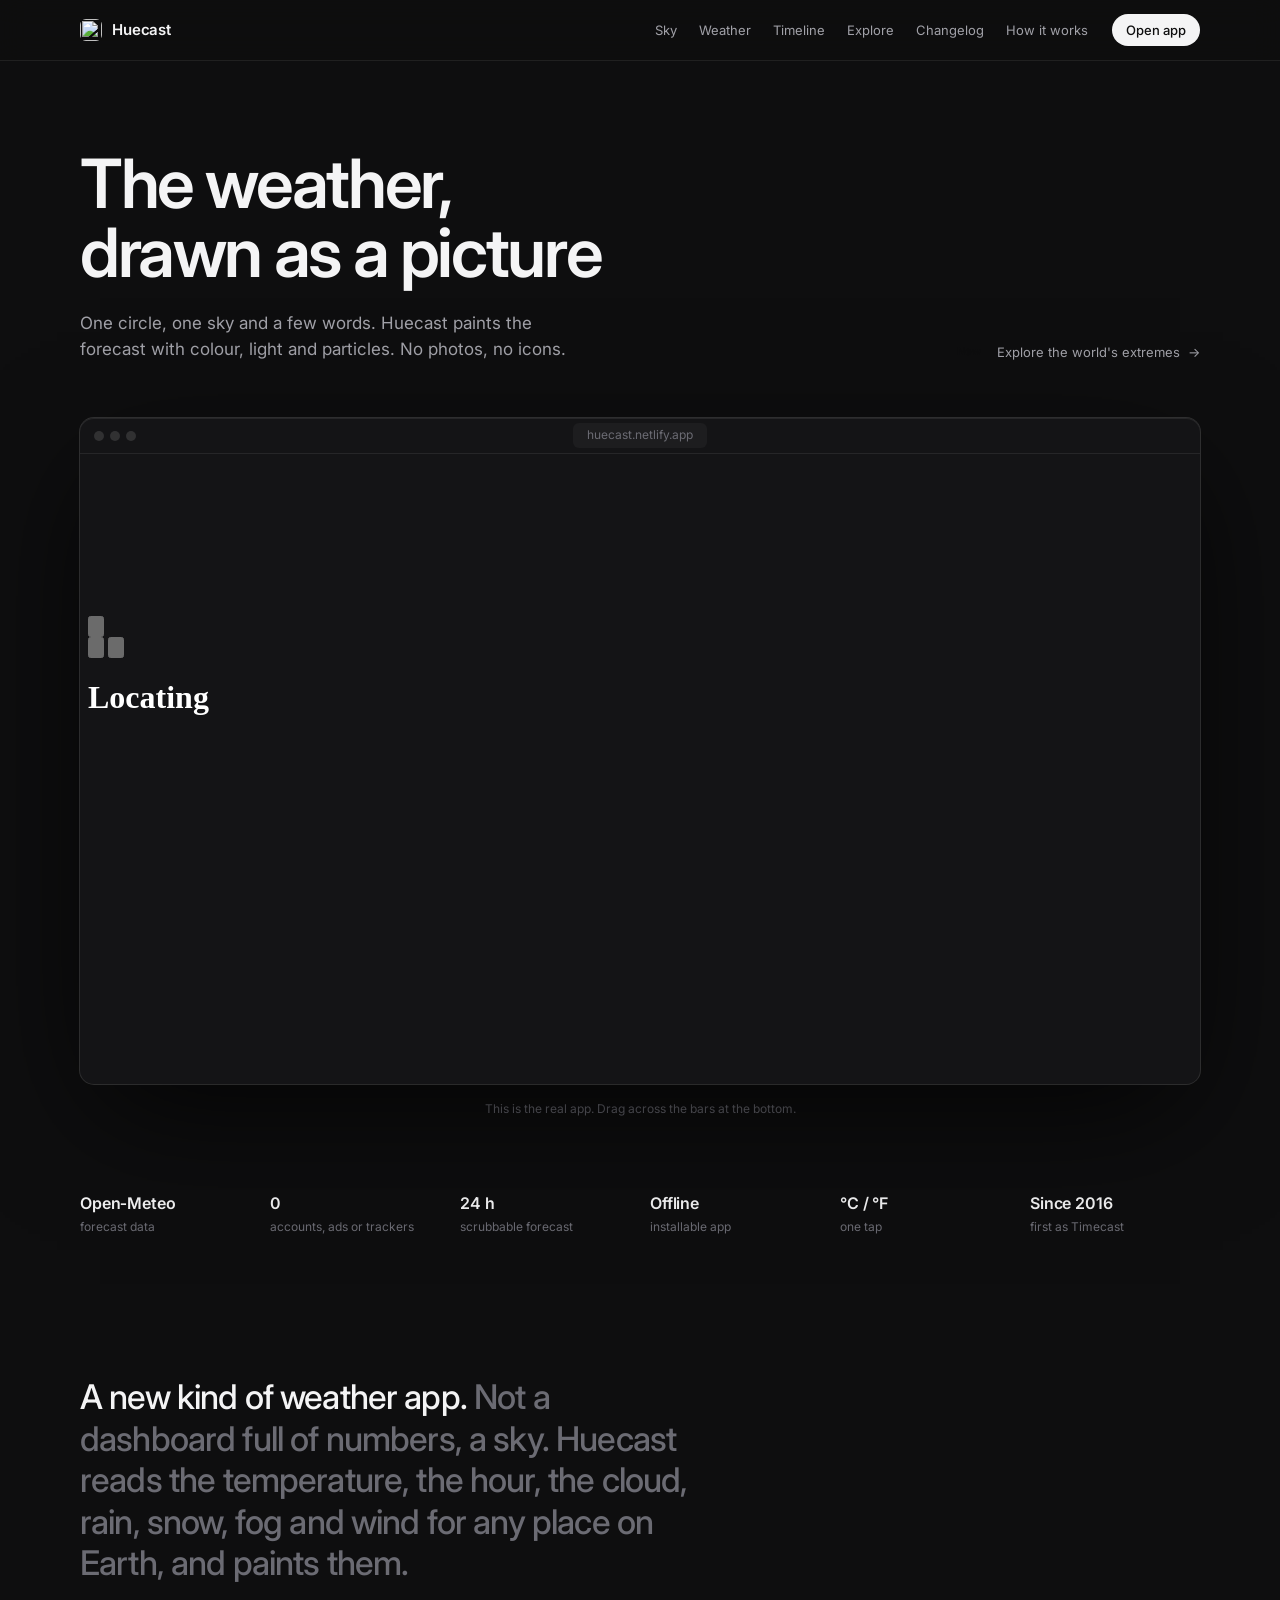
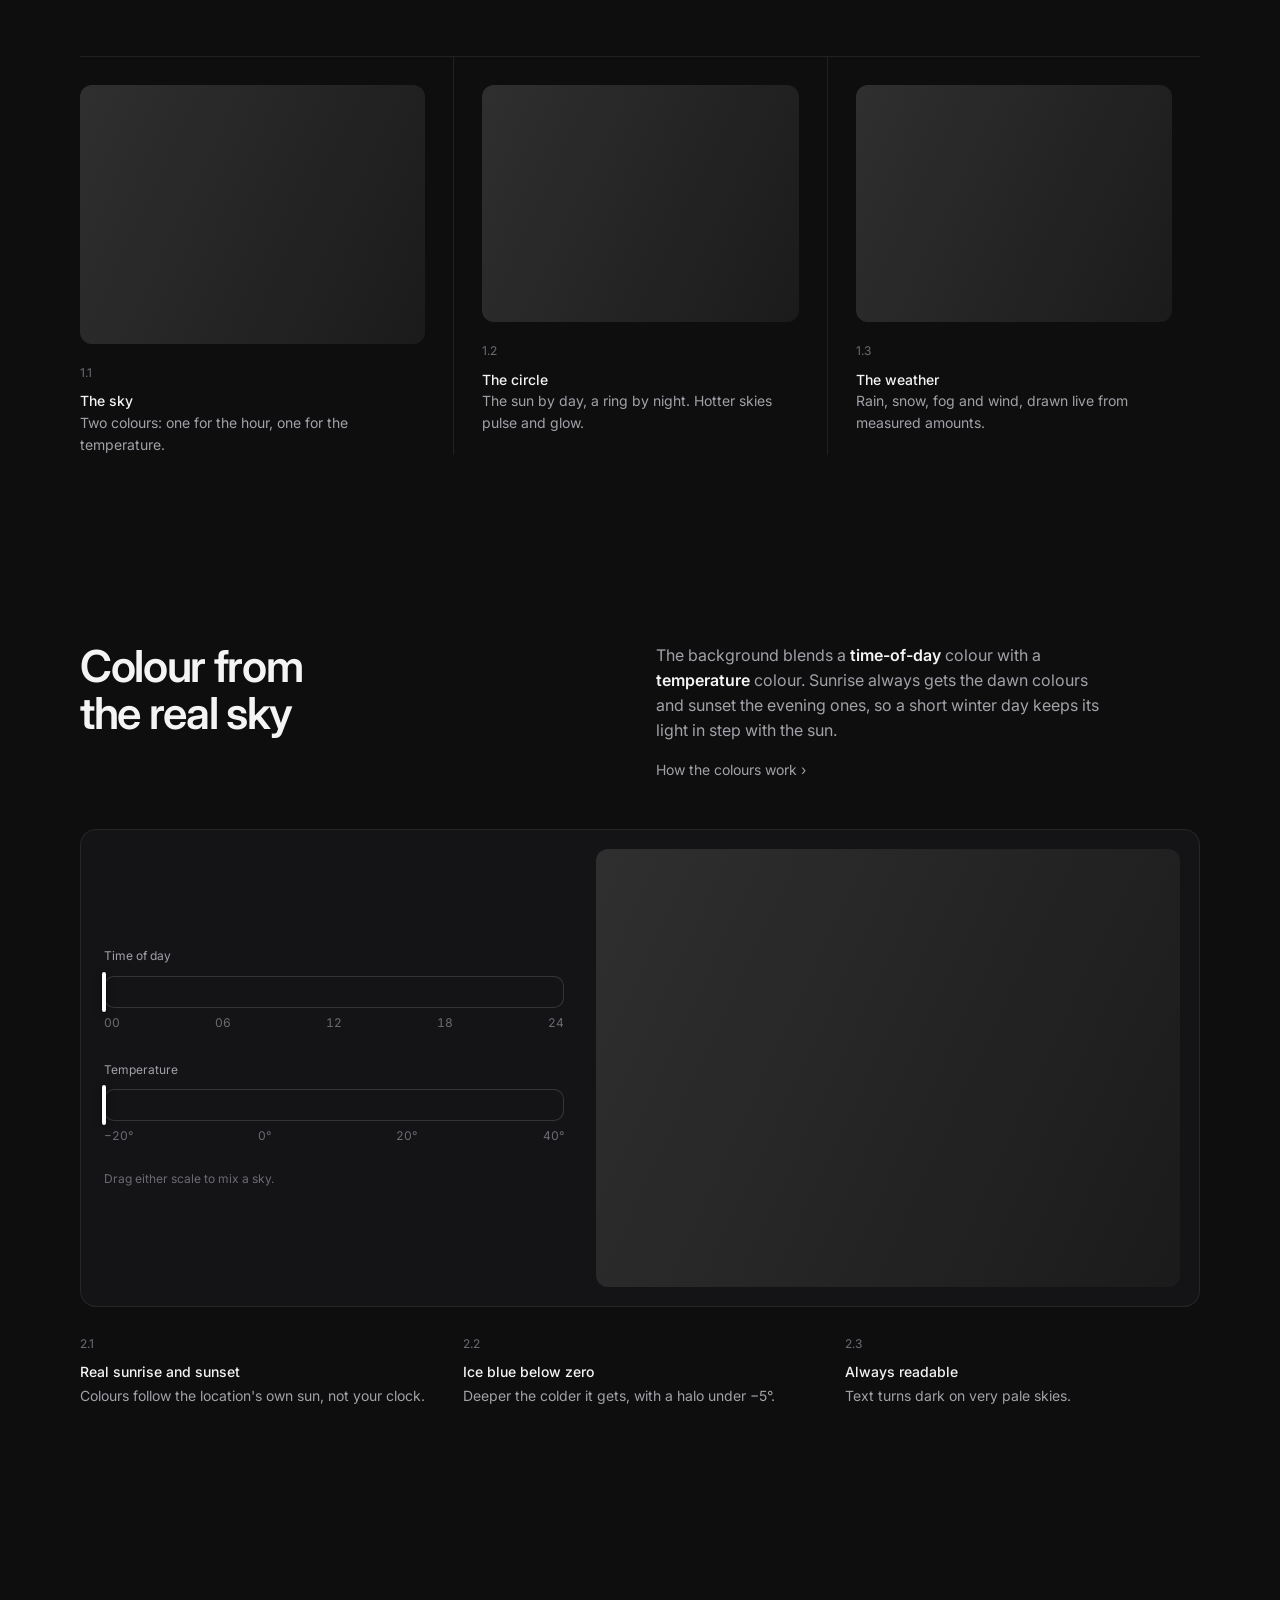
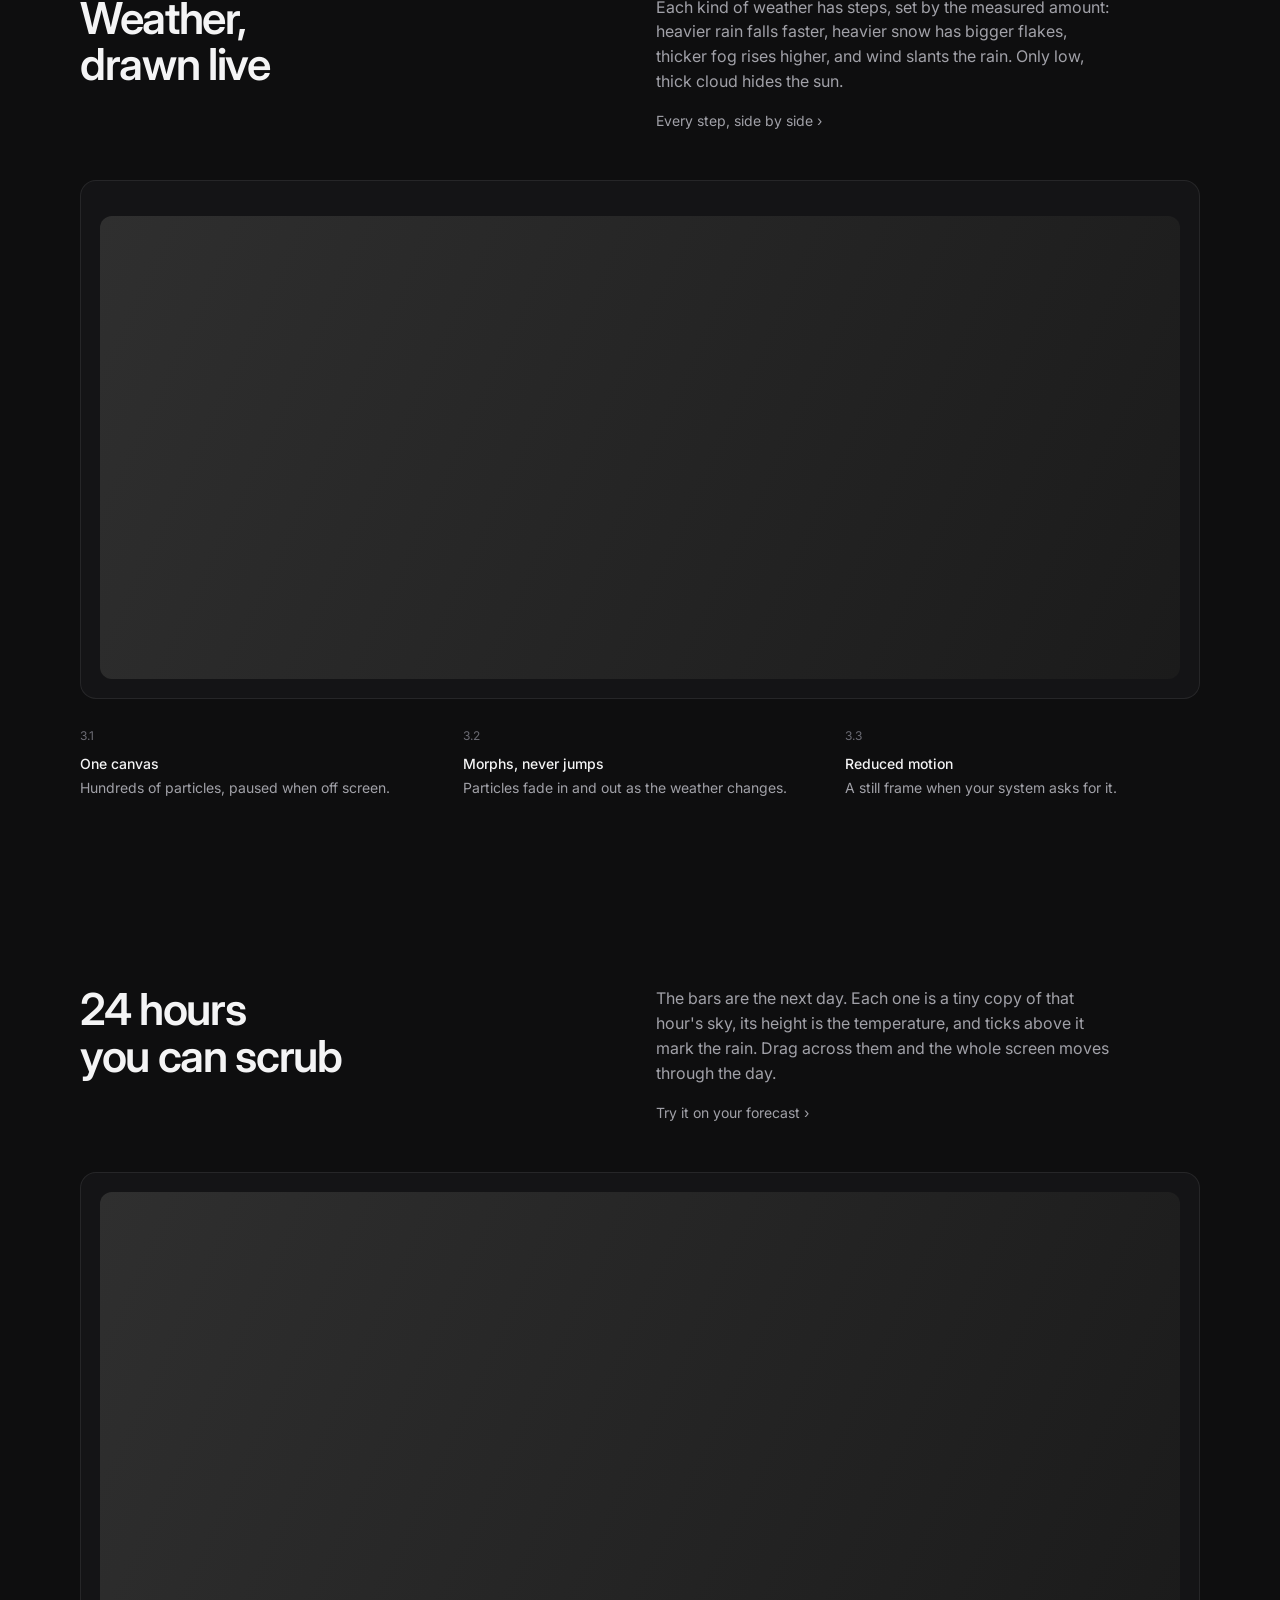
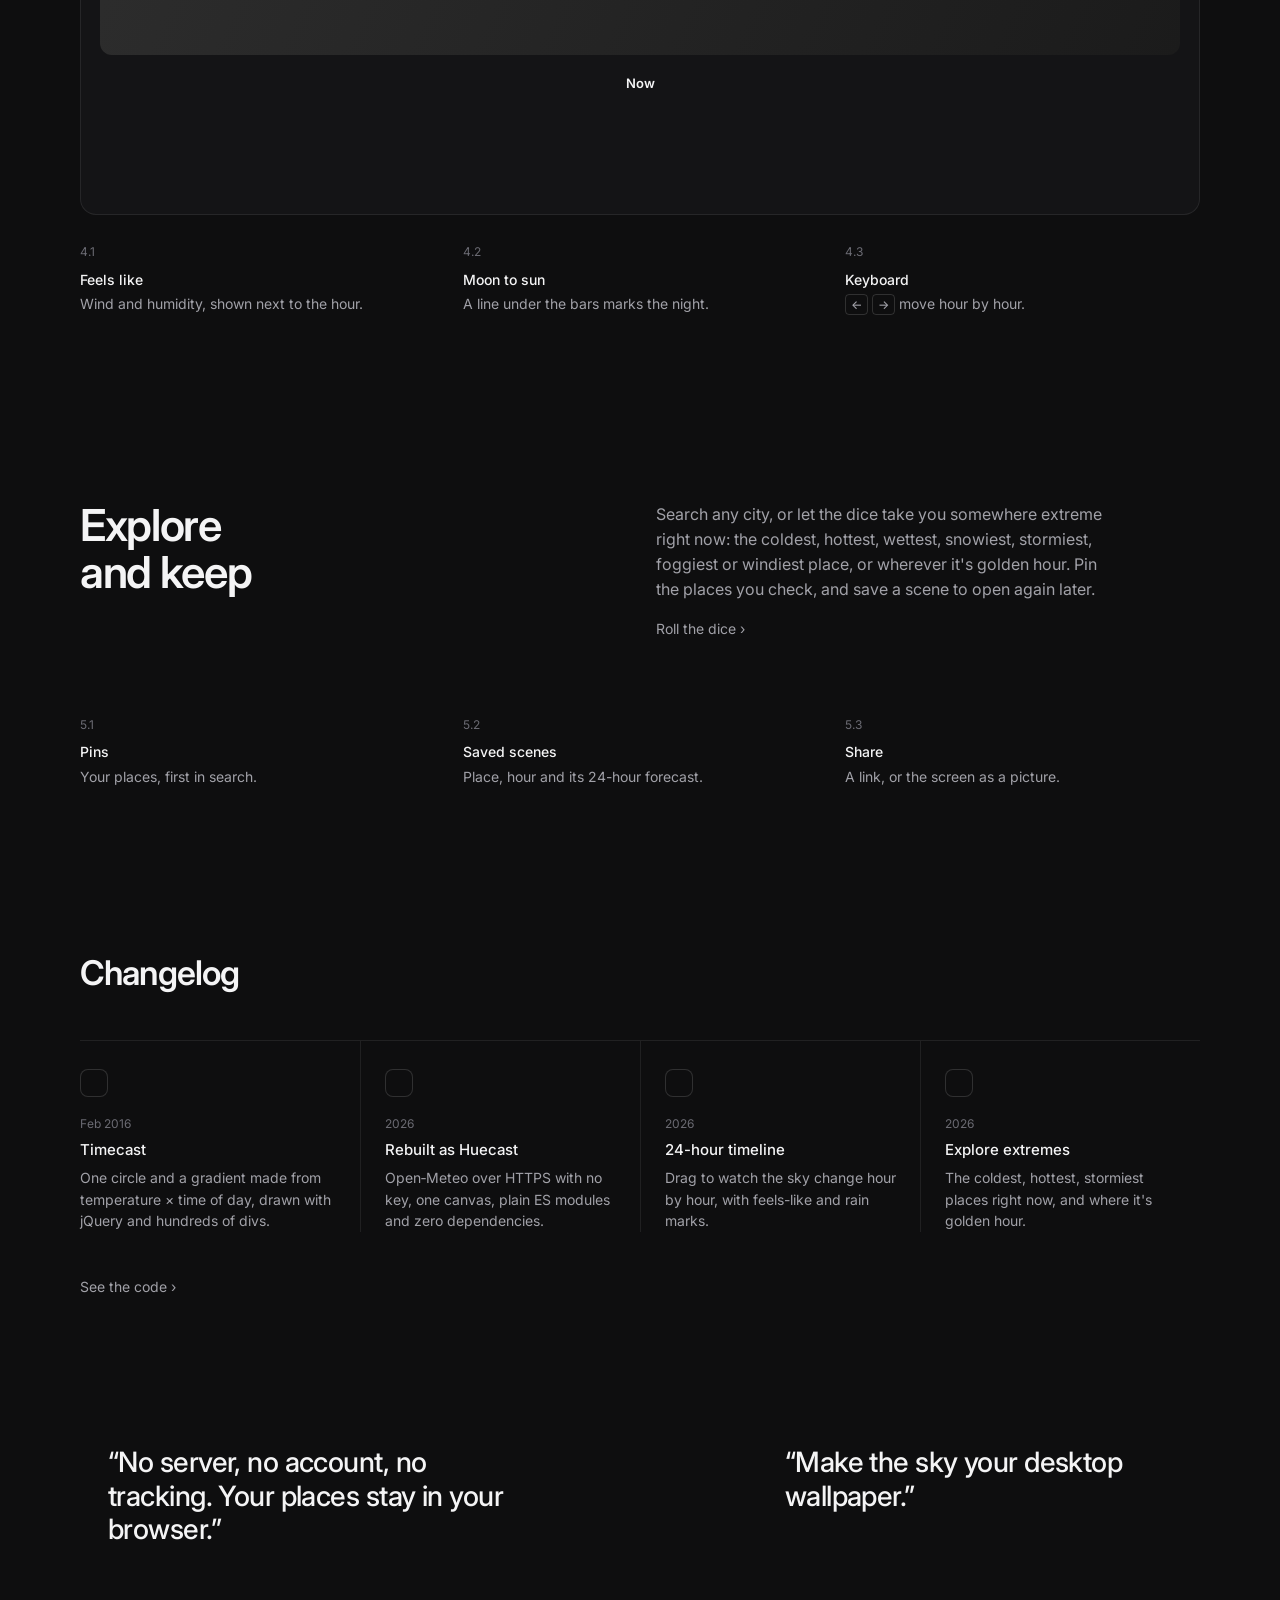
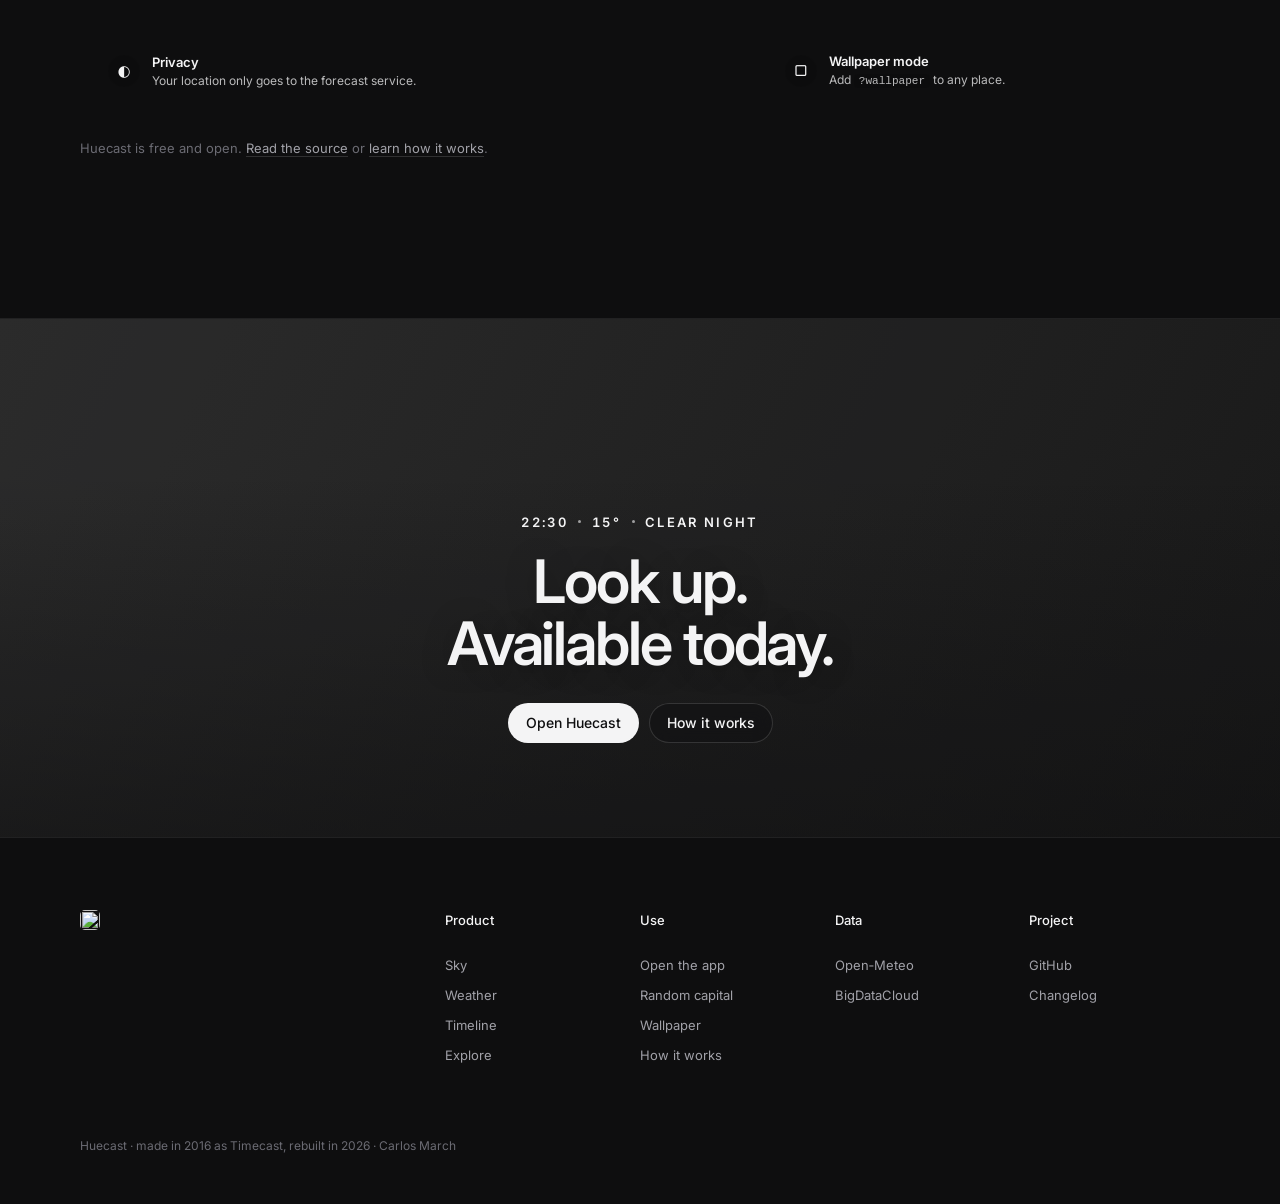
==== commit 61f04ca0: "Landing: a day on a loop behind Look up The closing section now runs through 24 hours in 36 seconds:" ====
--- a/landing/index.html
+++ b/landing/index.html
@@ -238,6 +238,7 @@
     <section class="cta">
       <div class="stage stage--cta" id="cta-stage" aria-hidden="true"></div>
       <div class="cta__inner">
+        <p class="cta__now" aria-hidden="true"><span id="cta-time">22:30</span><i></i><span id="cta-temp">15°</span><i></i><span id="cta-label">Clear night</span></p>
         <h2>Look up.<br>Available today.</h2>
         <div class="cta__btns">
           <a class="btn btn--light" href="../">Open Huecast</a>
--- a/landing/landing.css
+++ b/landing/landing.css
@@ -735,7 +735,8 @@
   --orb: 90px;
   opacity: 0.9;
 }
-.stage--cta .orb, .stage--cta .sky__halo { top: 22%; }
+.stage--cta .orb, .stage--cta .sky__halo { left: var(--ox, 50%); top: var(--oy, 22%); }
+.stage--cta .orb { transition: opacity 0.6s var(--ease); }
 .stage--cta::after {
   content: '';
   position: absolute;
@@ -743,7 +744,22 @@
   z-index: 3;
   background: linear-gradient(to bottom, transparent 30%, rgba(14, 14, 15, 0.55));
 }
-.cta__inner { position: relative; z-index: 4; text-align: center; padding: 160px var(--gutter) 64px; }
+.cta__inner { position: relative; z-index: 4; text-align: center; padding: 160px var(--gutter) 64px; color: var(--cta-ink, var(--text)); transition: color 0.6s; }
+.cta__now {
+  display: inline-flex;
+  align-items: center;
+  gap: 10px;
+  margin: 0 0 18px;
+  font-size: 13px;
+  font-weight: 600;
+  letter-spacing: 0.18em;
+  text-transform: uppercase;
+  font-variant-numeric: tabular-nums;
+}
+.cta__now i { width: 3px; height: 3px; border-radius: 50%; background: currentColor; opacity: 0.6; }
+.cta__now span { display: inline-block; }
+#cta-time { min-width: 3.4em; }
+#cta-temp { min-width: 2.4em; }
 .cta h2 {
   margin: 0;
   font-size: clamp(36px, 6vw, 60px);
@@ -753,7 +769,7 @@
   text-shadow: 0 2px 30px rgba(0, 0, 0, 0.25);
 }
 .cta__btns { display: flex; justify-content: center; gap: 10px; margin-top: 28px; flex-wrap: wrap; }
-.cta .btn--ghost { background: rgba(14, 14, 15, 0.35); backdrop-filter: blur(8px); -webkit-backdrop-filter: blur(8px); }
+.cta .btn--ghost { color: var(--text); background: rgba(14, 14, 15, 0.35); backdrop-filter: blur(8px); -webkit-backdrop-filter: blur(8px); }
 
 /* ---- Footer ---- */
 .foot {
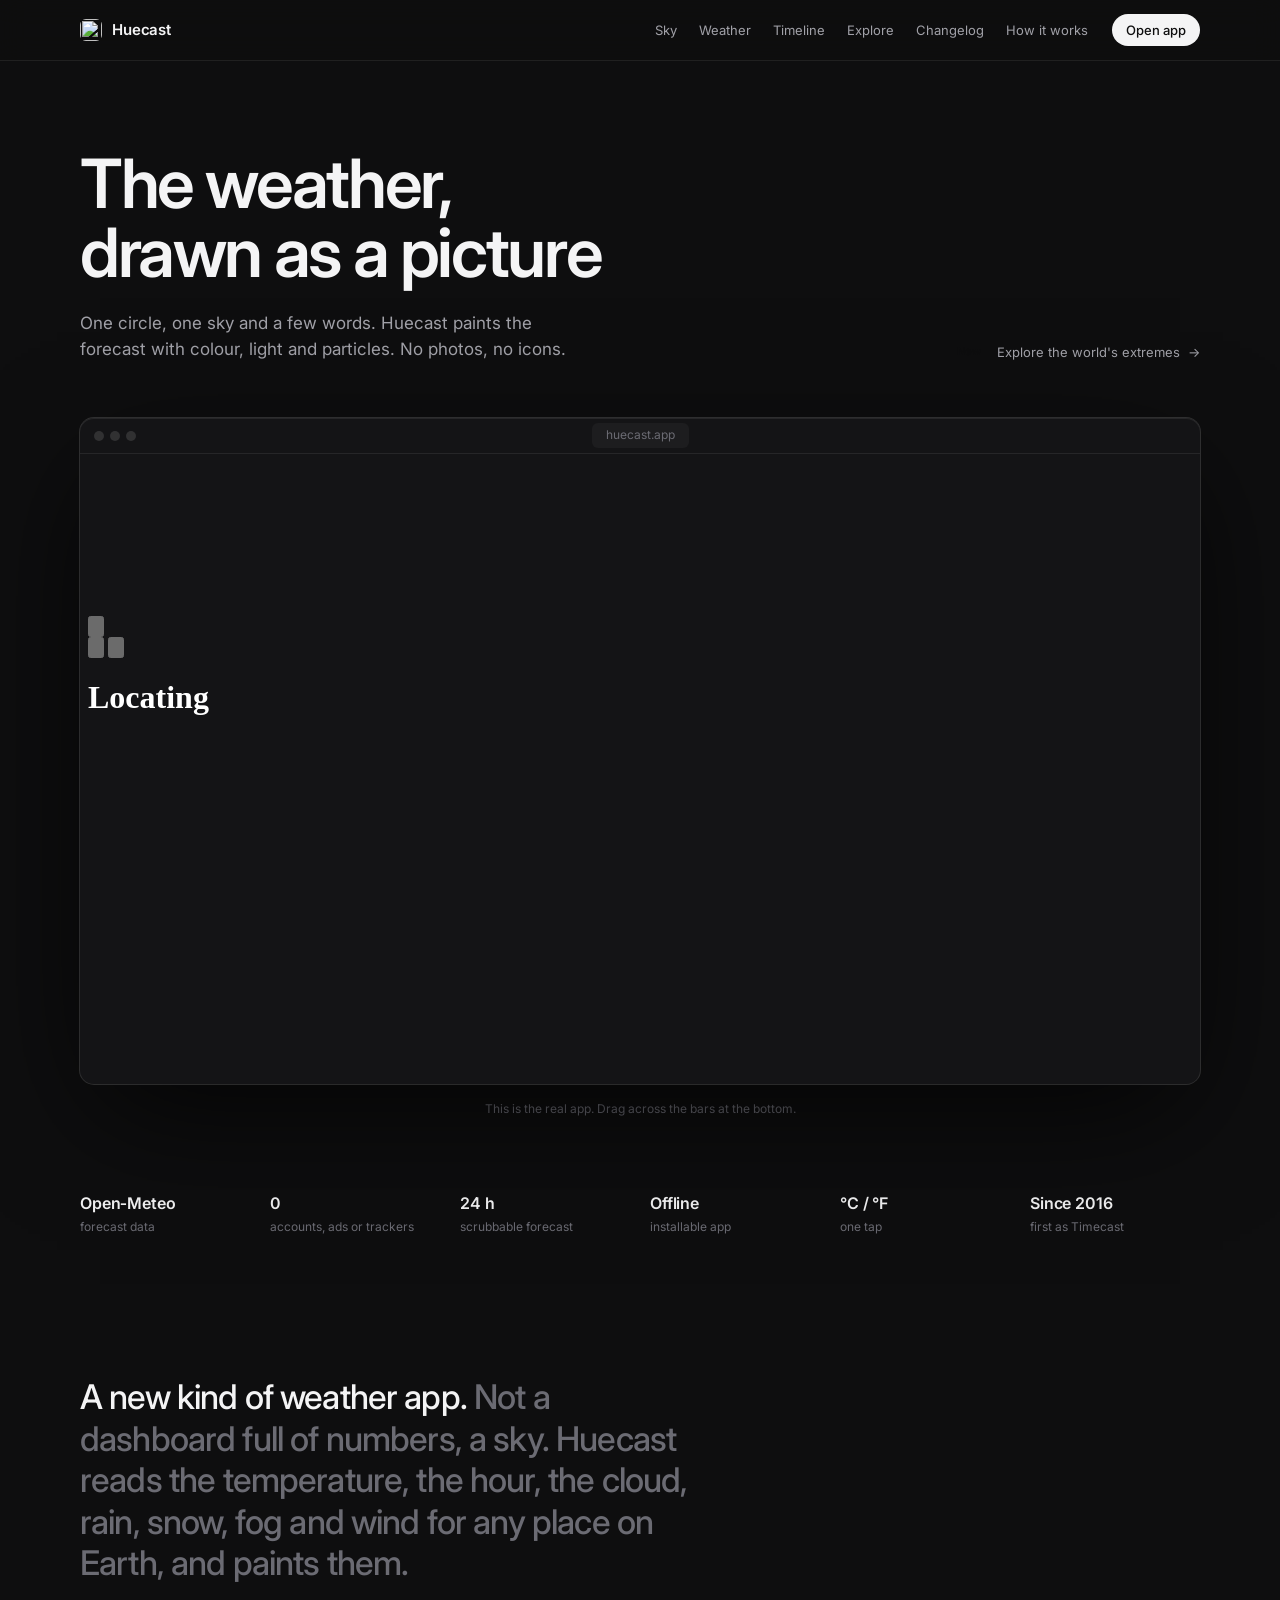
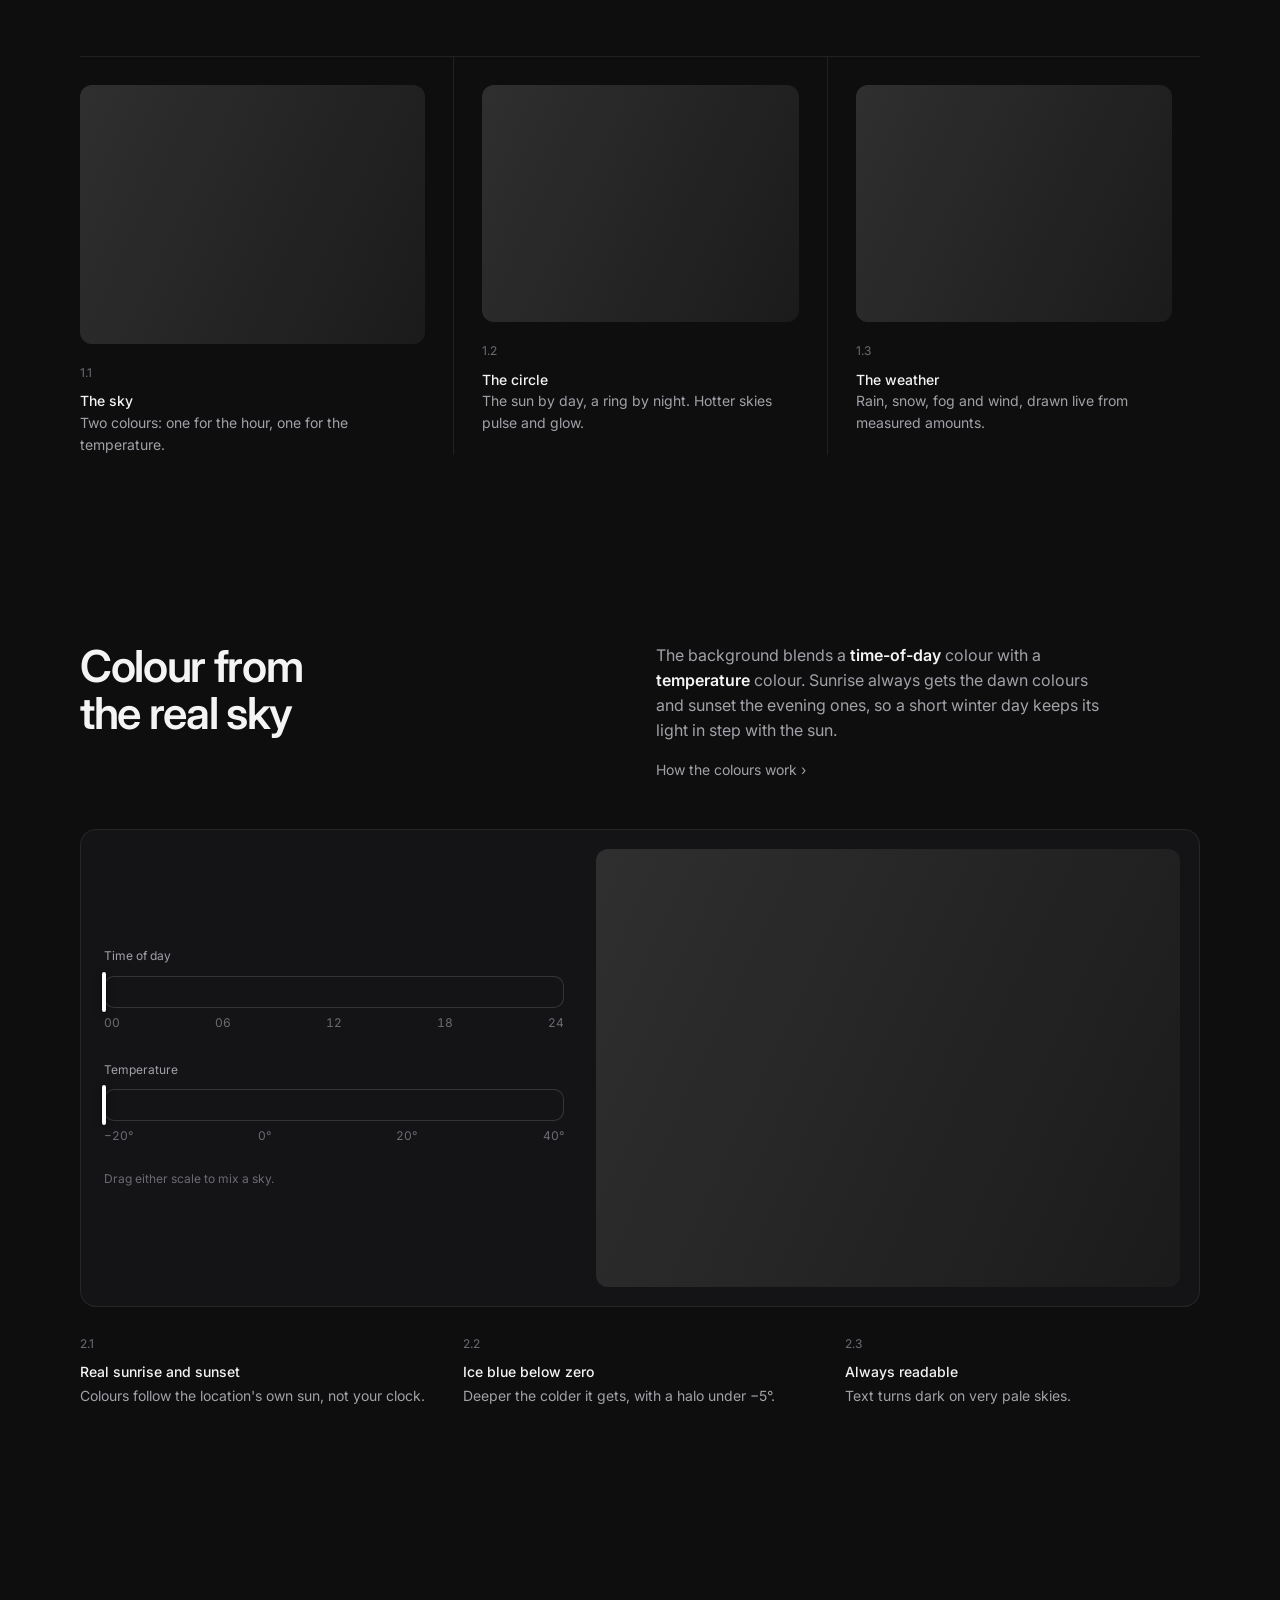
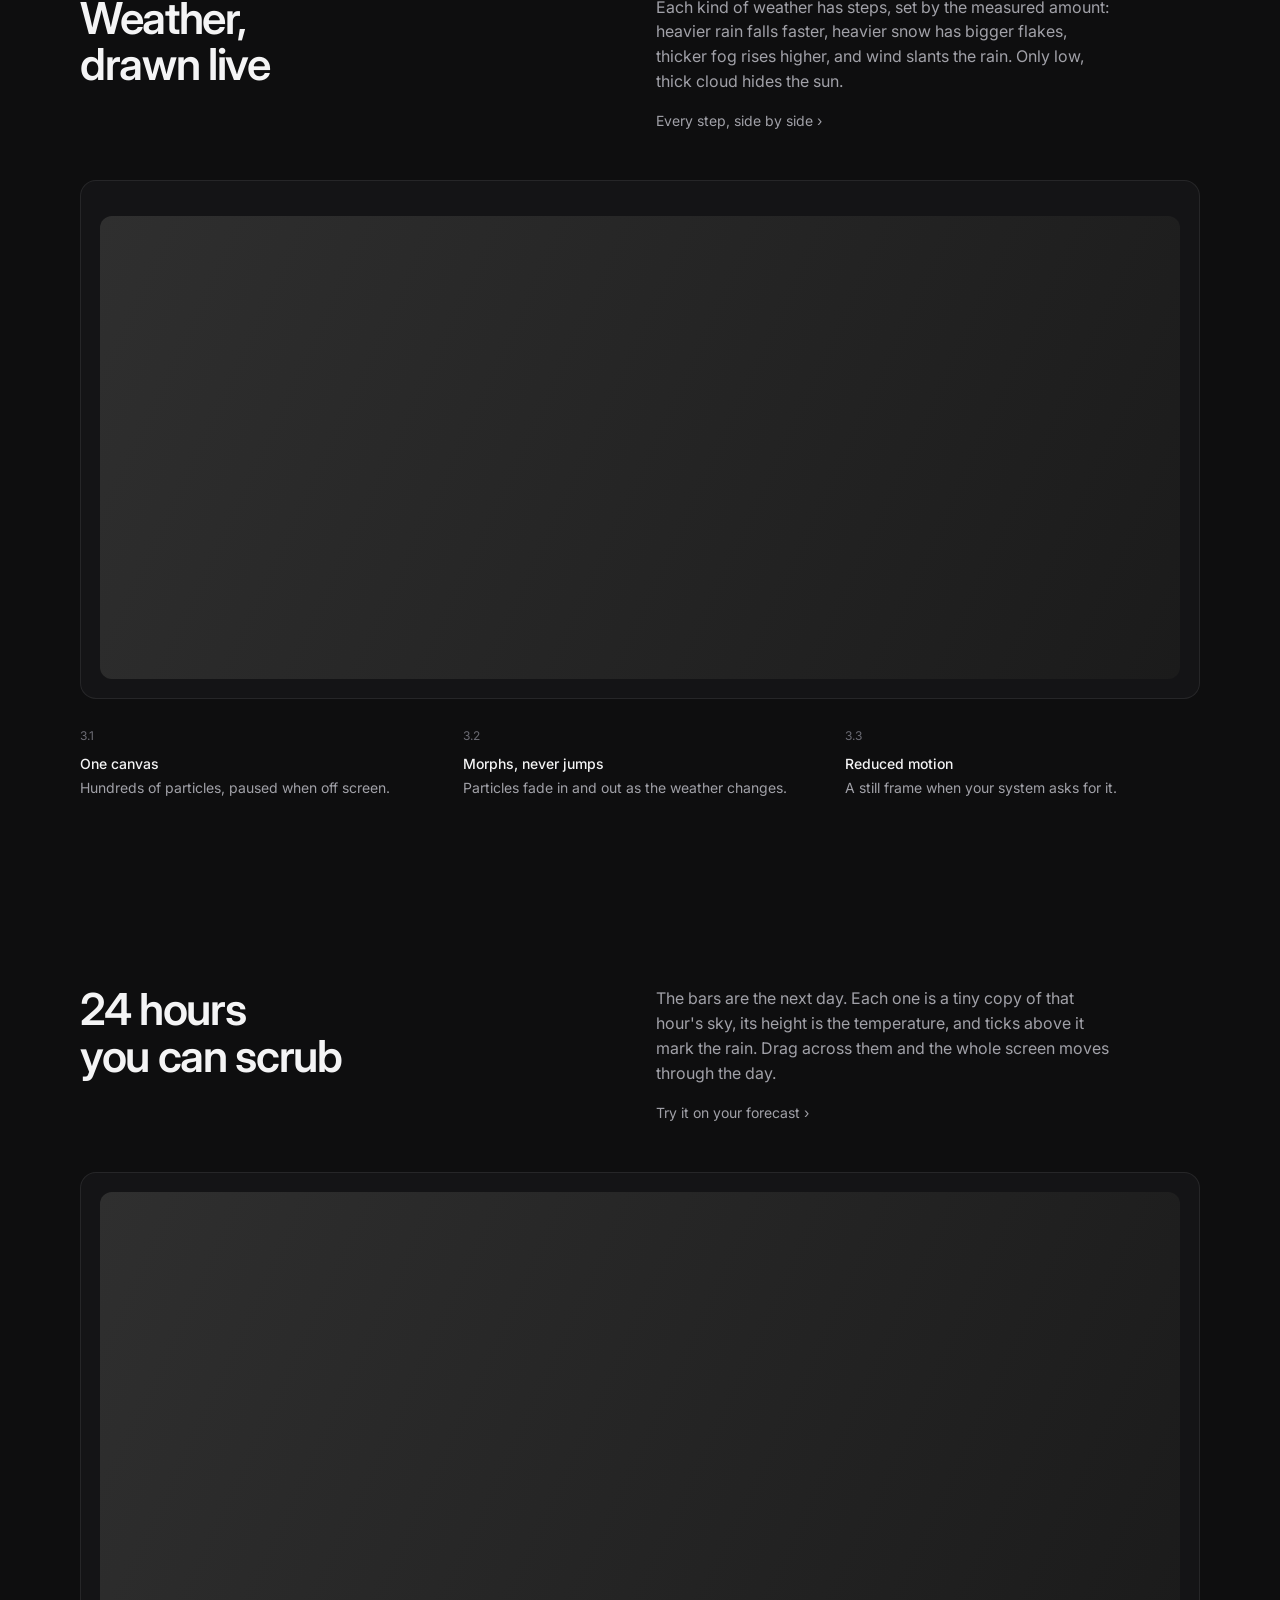
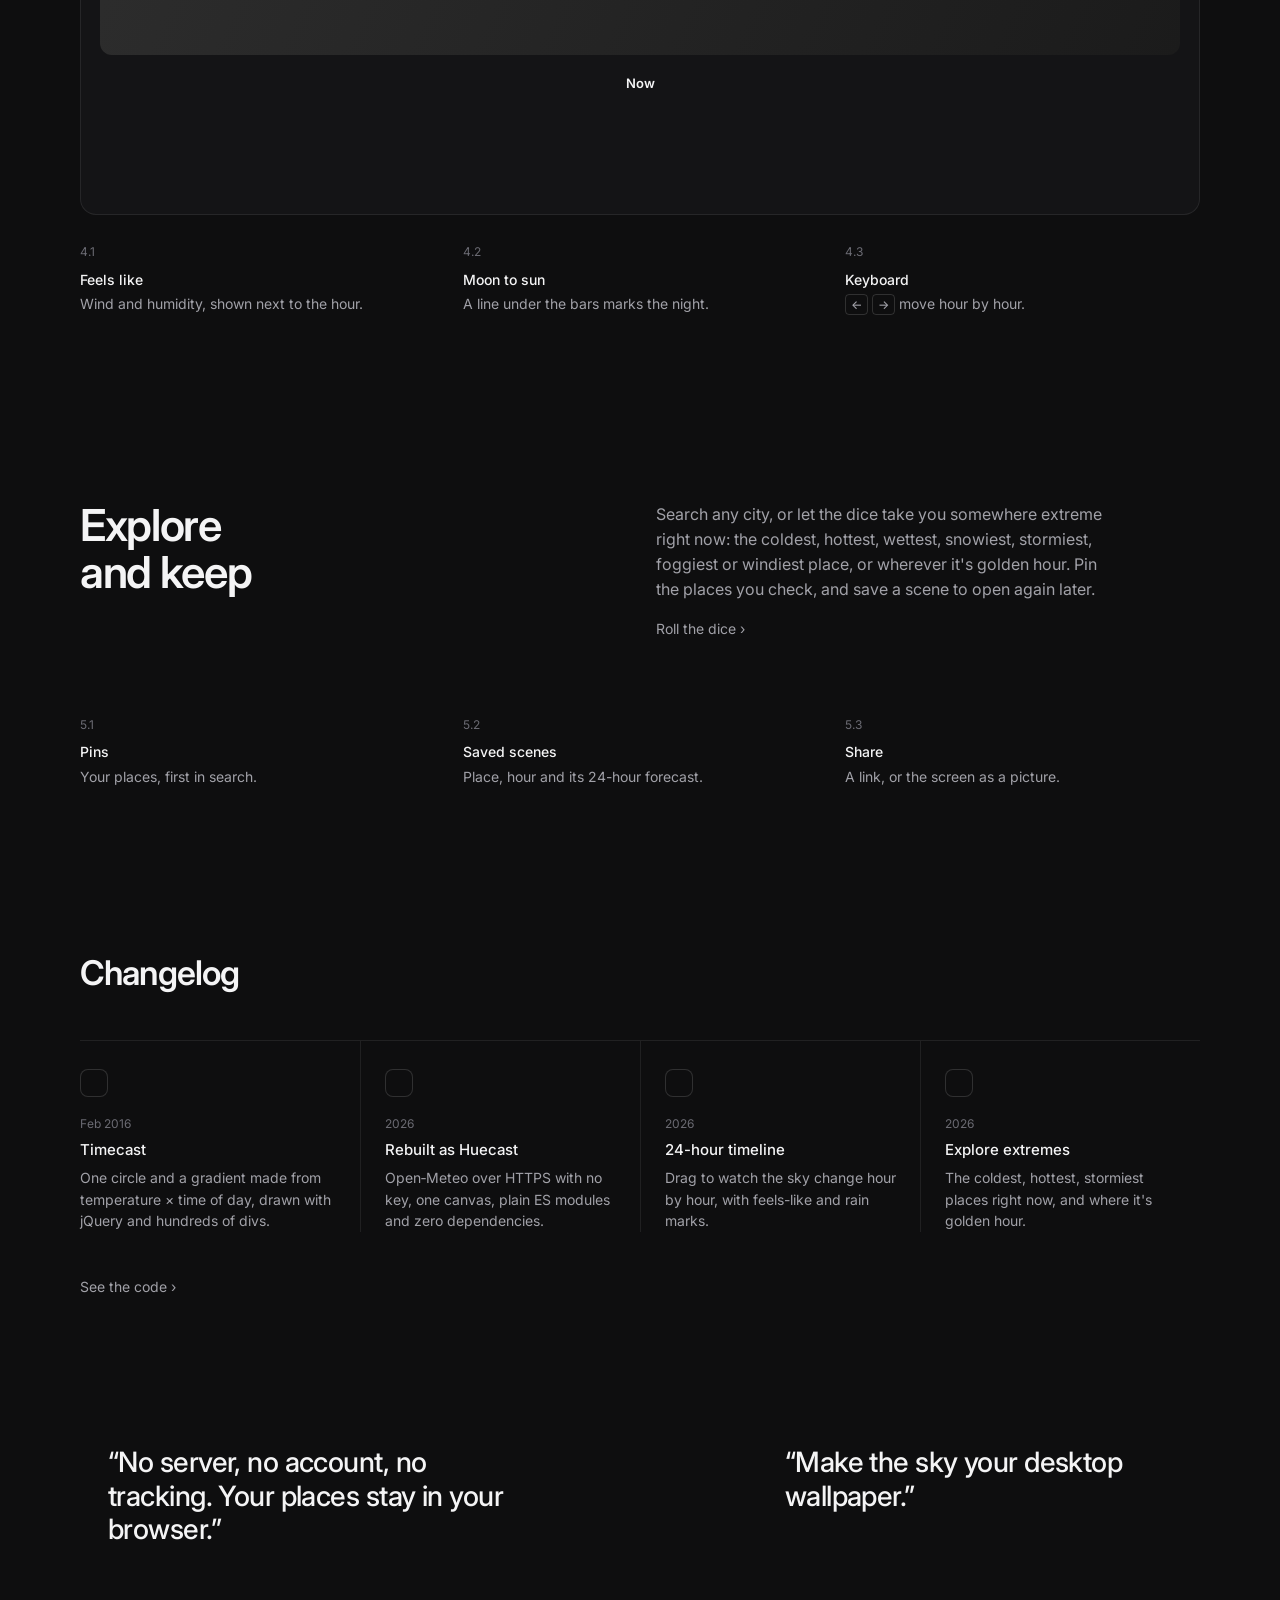
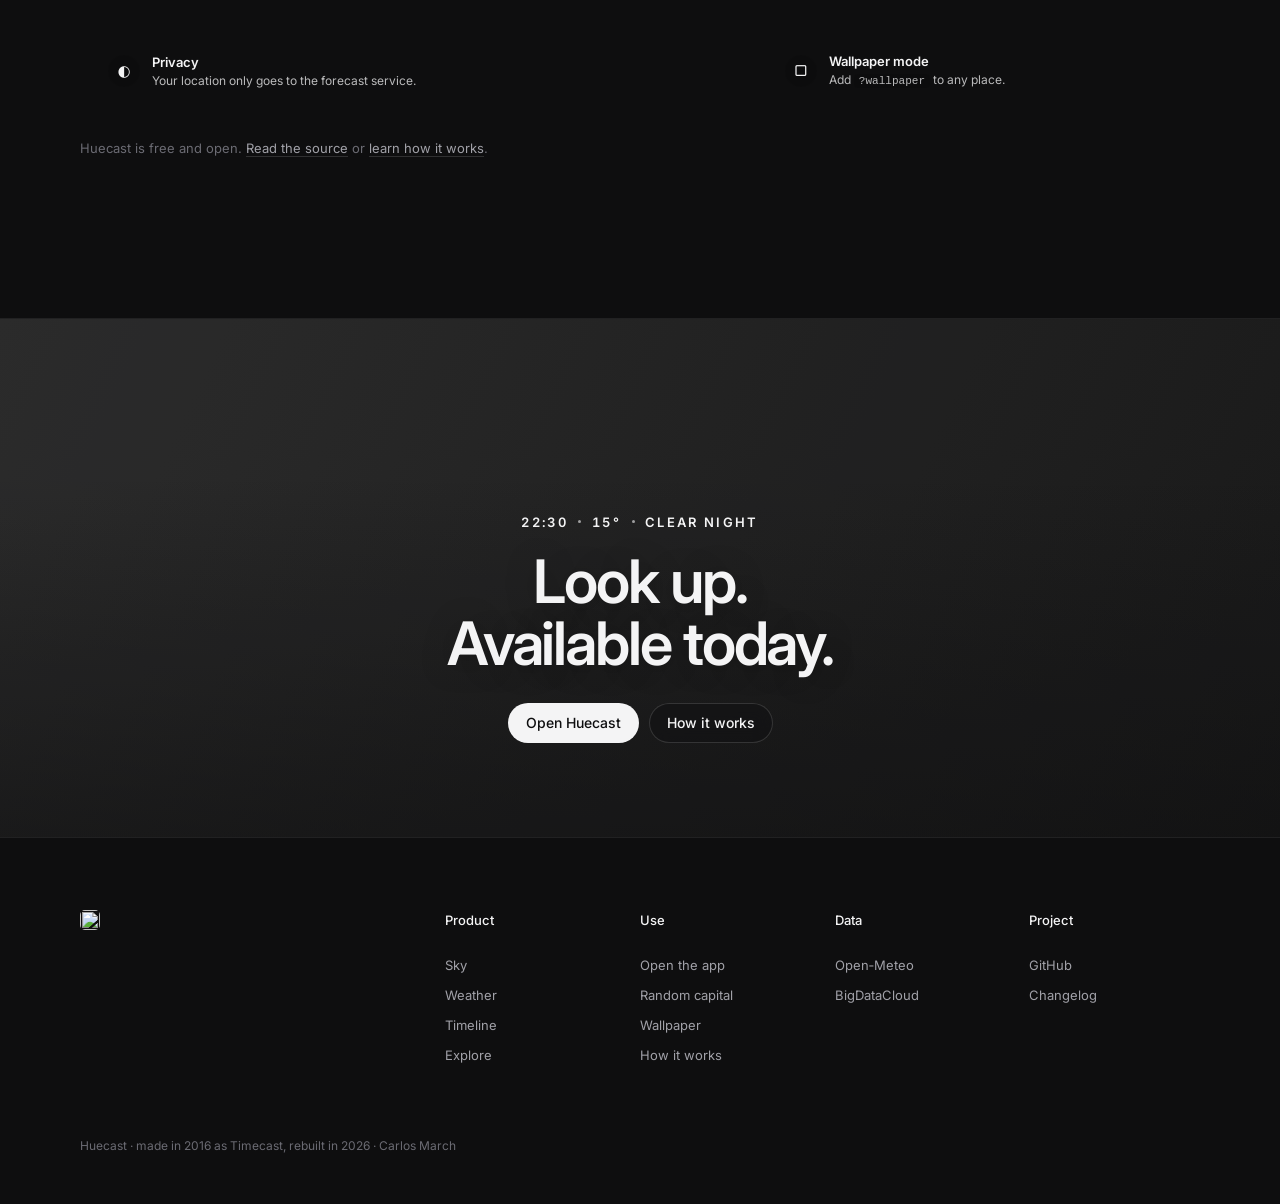
==== commit 92baa560: "Move to huecast.app: canonical URLs, og:url, README and landing mock Co-Authored-By: Claude Opus 5.5" ====
--- a/landing/index.html
+++ b/landing/index.html
@@ -9,6 +9,8 @@
   <meta name="color-scheme" content="dark">
   <meta property="og:title" content="Huecast · The weather as a picture">
   <meta property="og:description" content="One circle, one sky and the weather drawn live. Free, no account, no tracking.">
+  <meta property="og:url" content="https://huecast.app/landing/">
+  <link rel="canonical" href="https://huecast.app/landing/">
   <link rel="icon" href="../icons/icon.svg" type="image/svg+xml">
   <link rel="preconnect" href="https://fonts.googleapis.com">
   <link rel="preconnect" href="https://fonts.gstatic.com" crossorigin>
@@ -50,7 +52,7 @@
       <div class="window" id="hero-window">
         <div class="window__bar">
           <i></i><i></i><i></i>
-          <span class="window__url">huecast.netlify.app</span>
+          <span class="window__url">huecast.app</span>
         </div>
         <div class="window__screen">
           <iframe id="hero-app" title="Huecast, running live" src="../?demo&amp;saved=1&amp;code=1&amp;temp=24&amp;hour=19.4&amp;wind=8&amp;name=Valencia"></iframe>
--- a/landing/landing.css
+++ b/landing/landing.css
@@ -736,7 +736,7 @@
   opacity: 0.9;
 }
 .stage--cta .orb, .stage--cta .sky__halo { left: var(--ox, 50%); top: var(--oy, 22%); }
-.stage--cta .orb { transition: opacity 0.6s var(--ease); }
+.stage--cta .orb { opacity: var(--oo, 1); }
 .stage--cta::after {
   content: '';
   position: absolute;
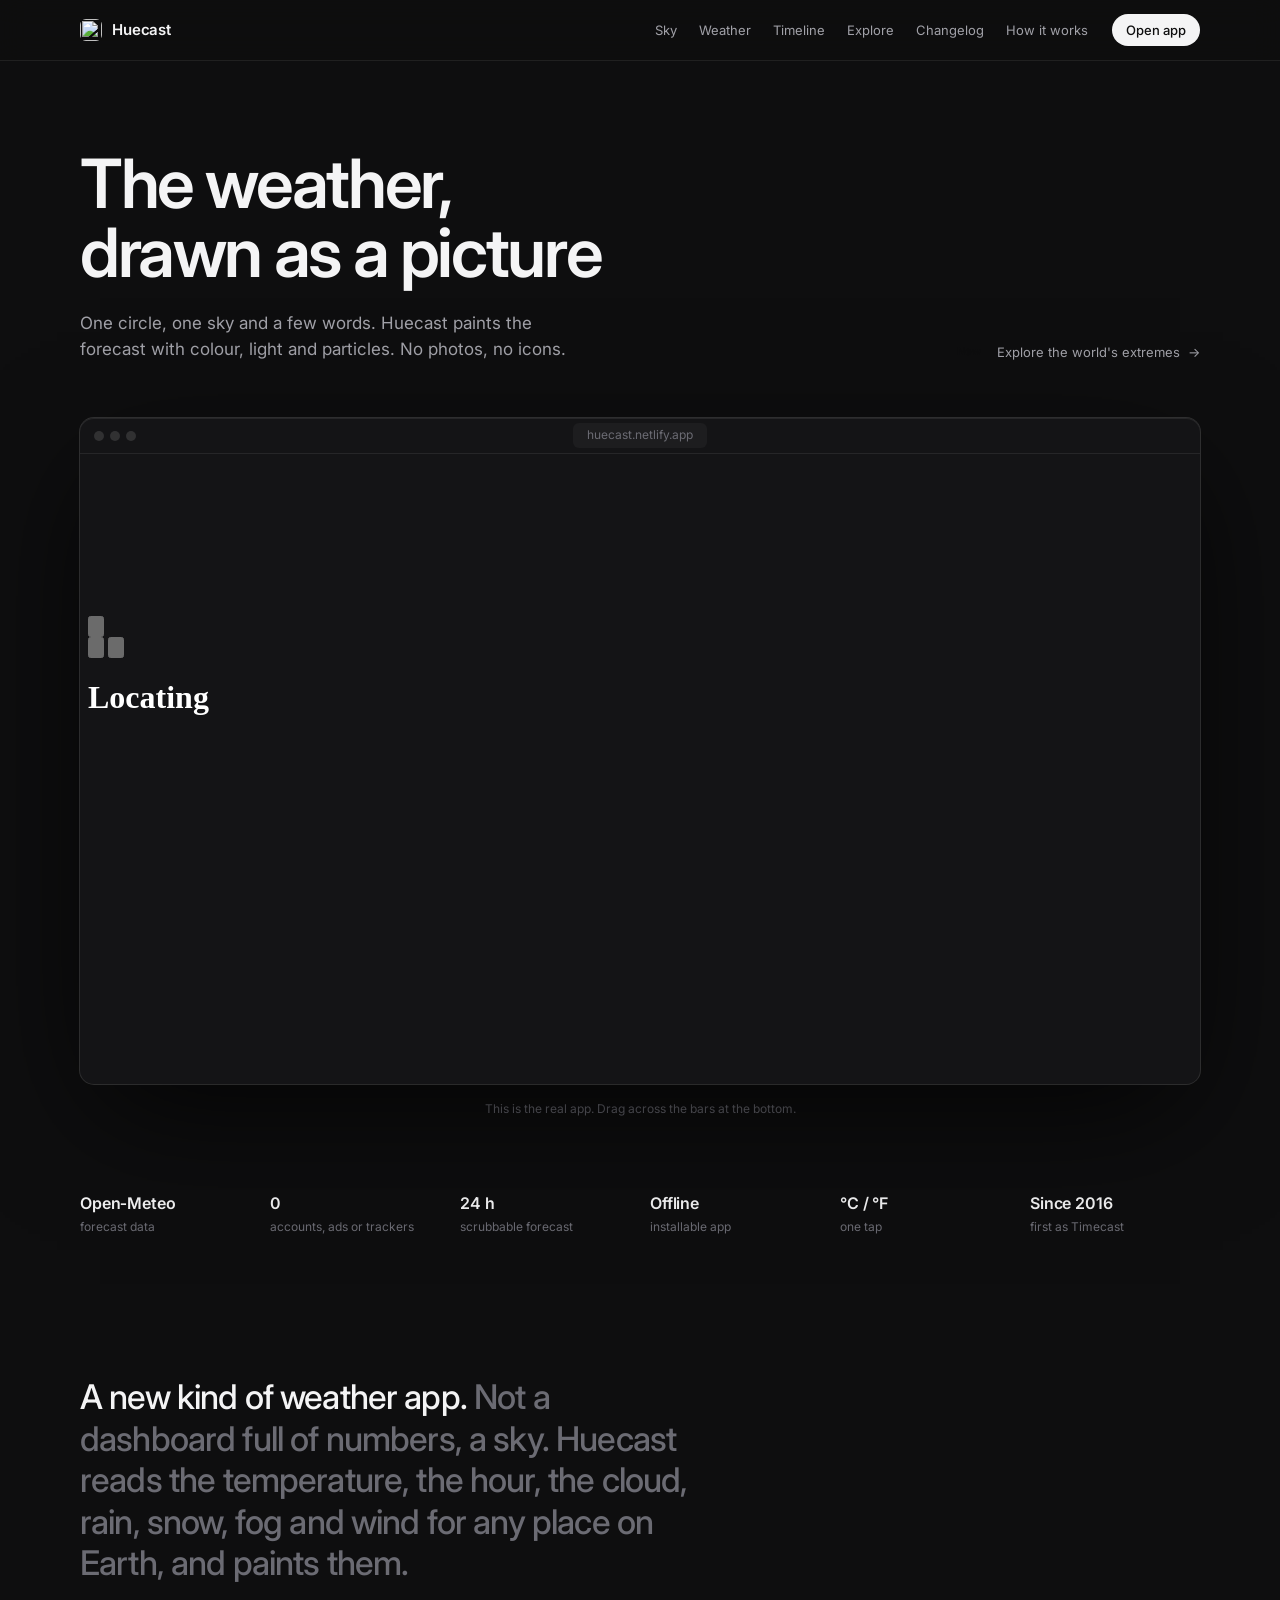
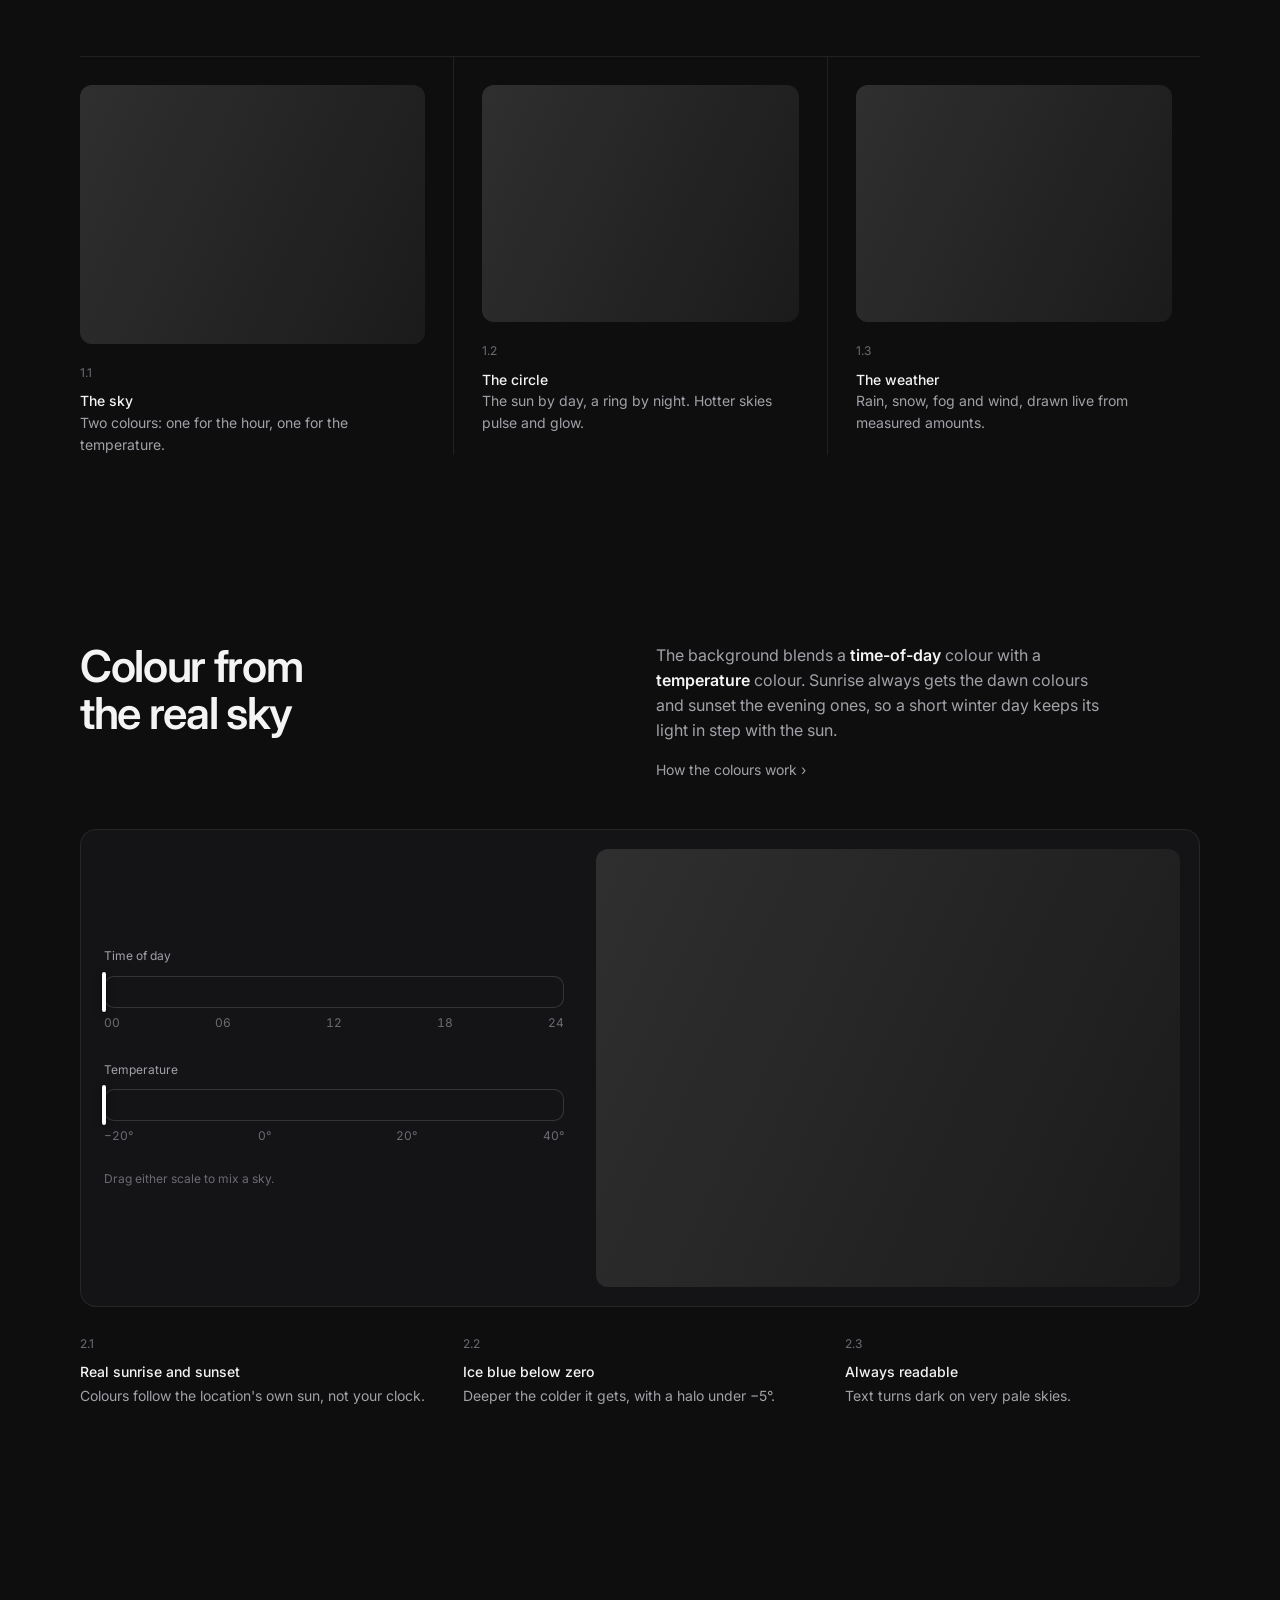
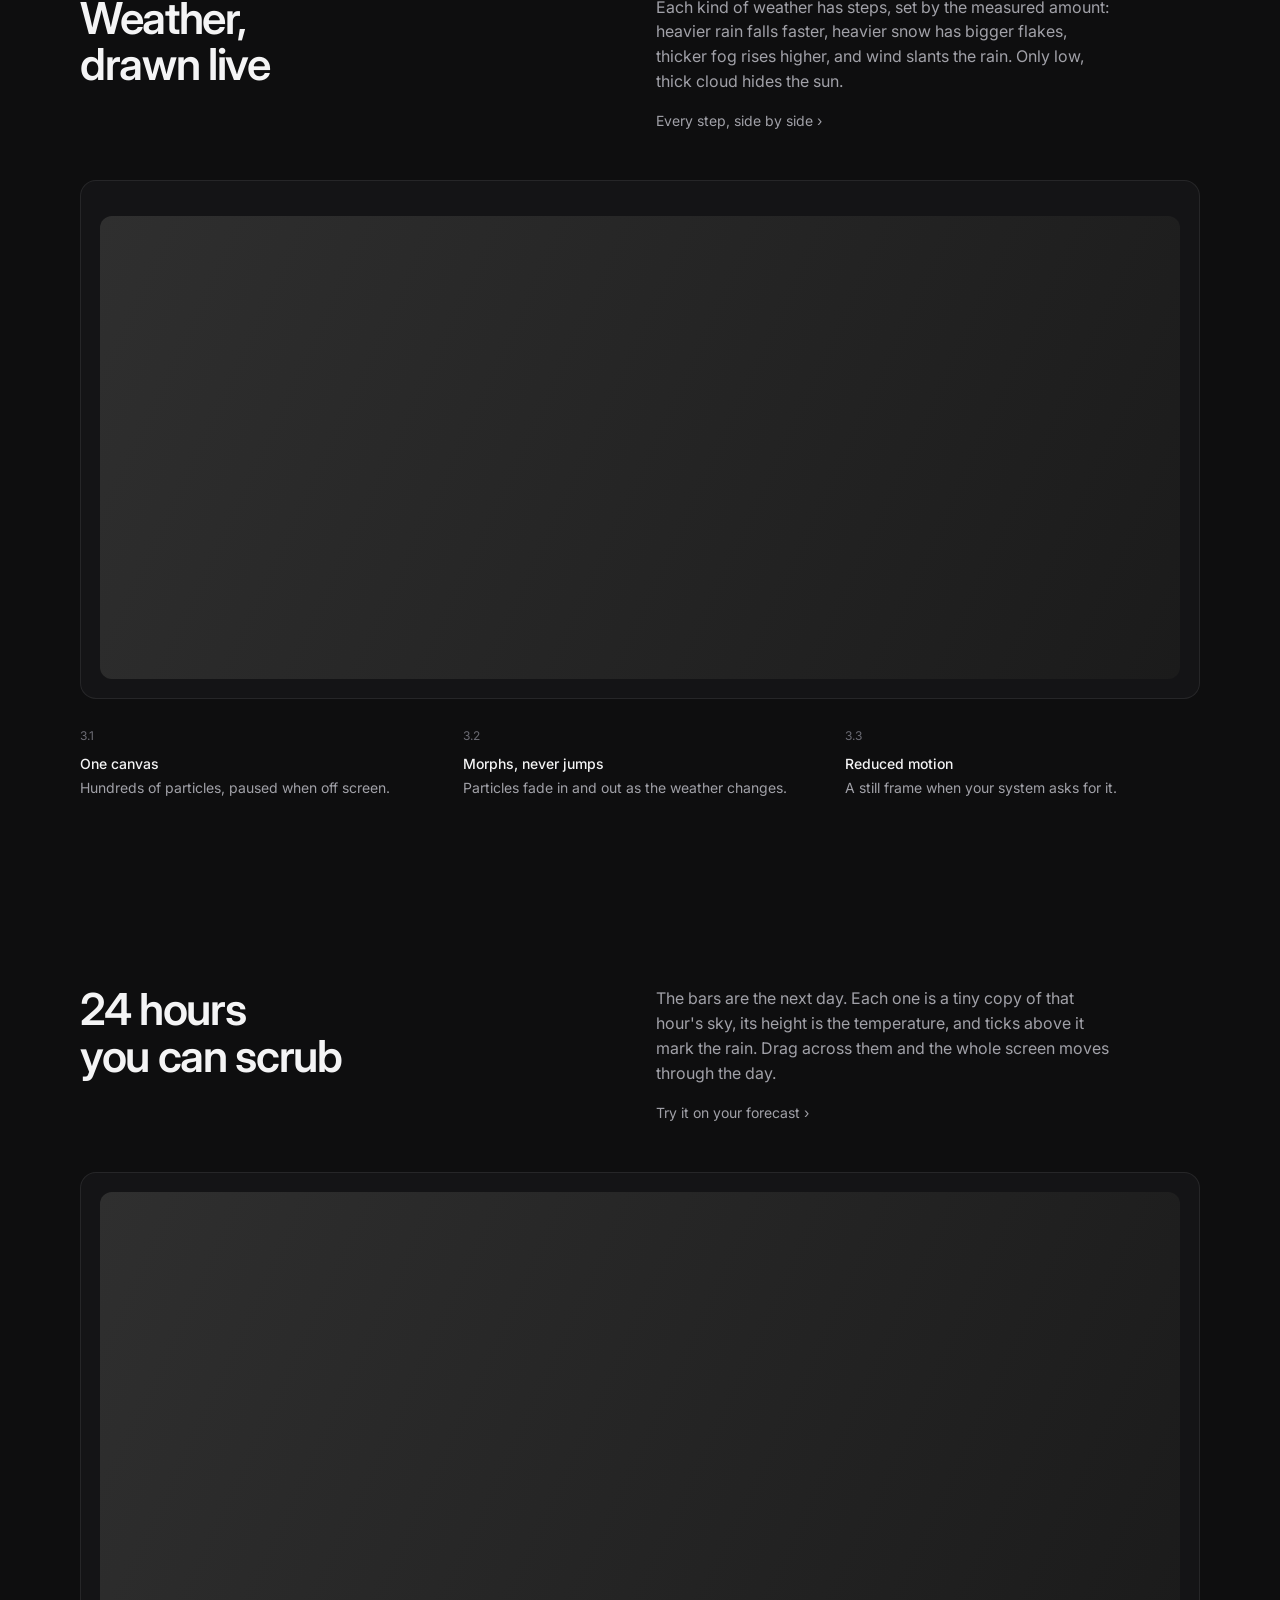
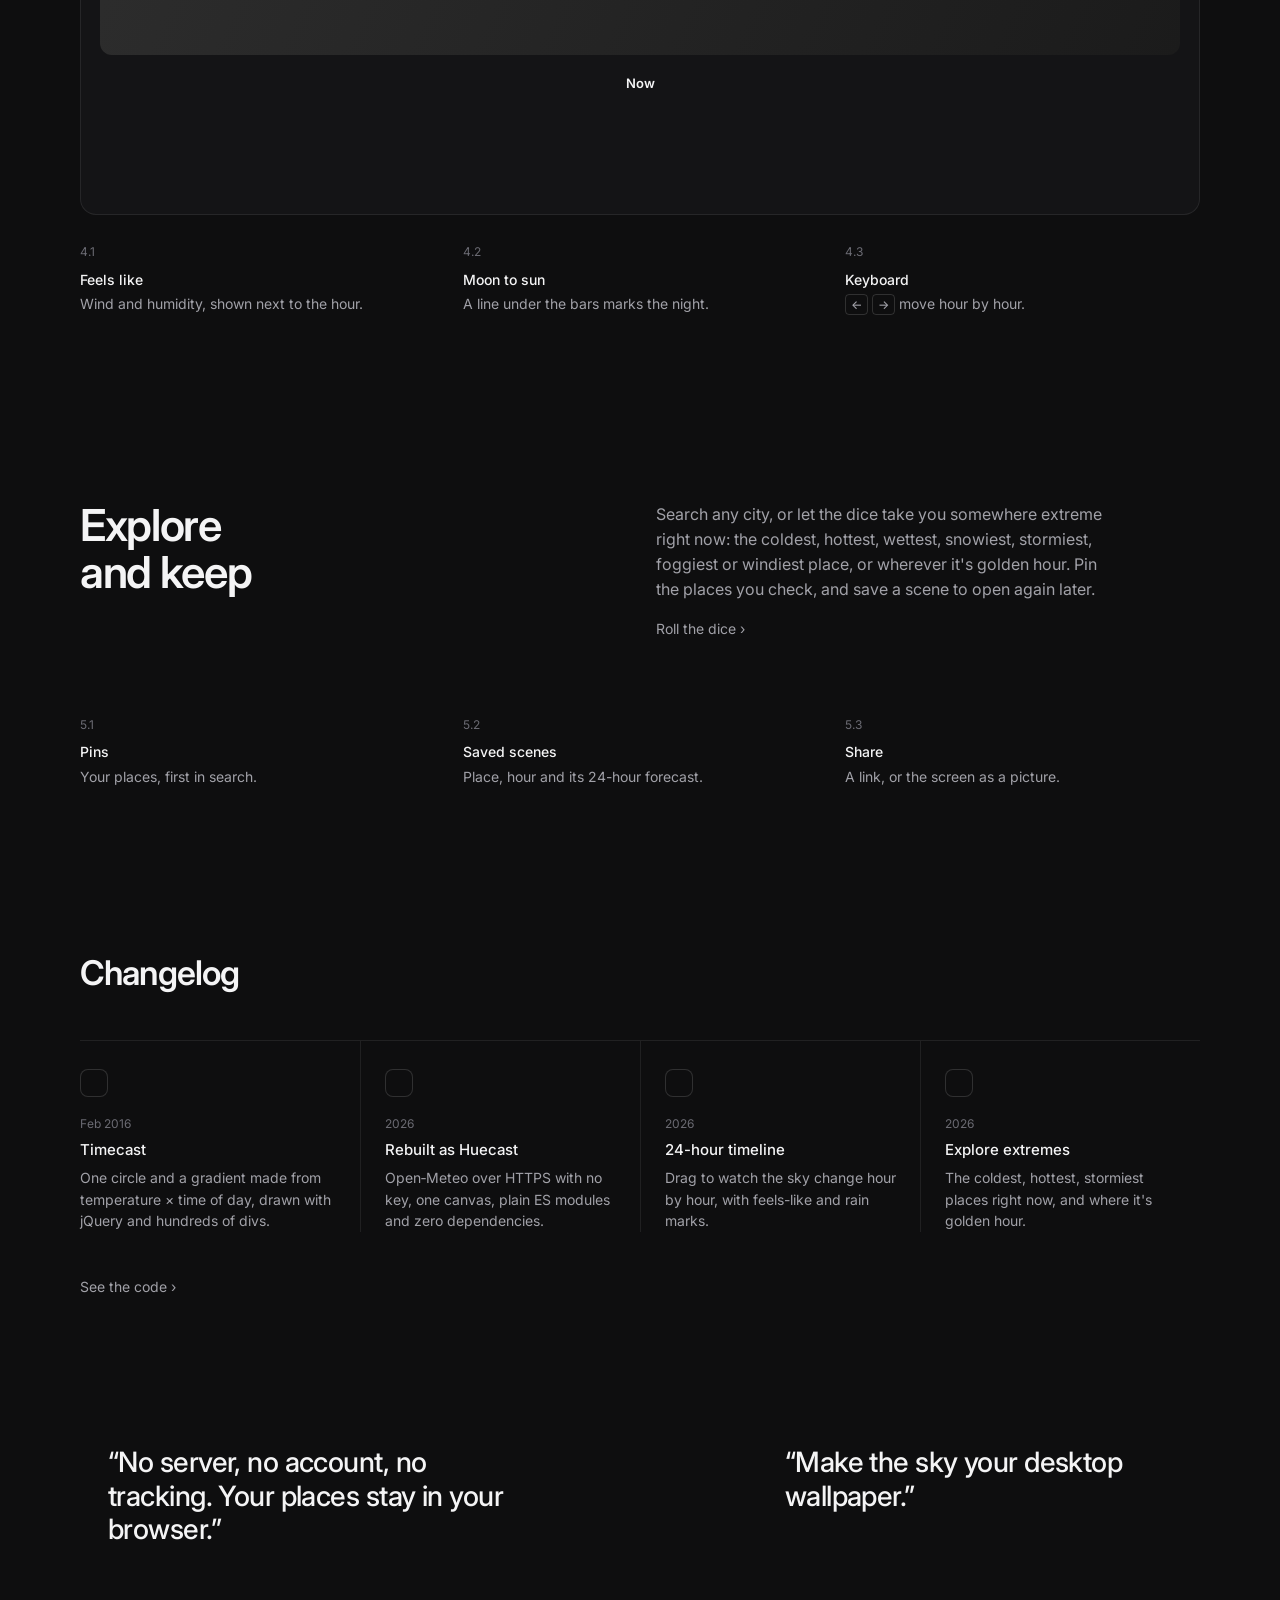
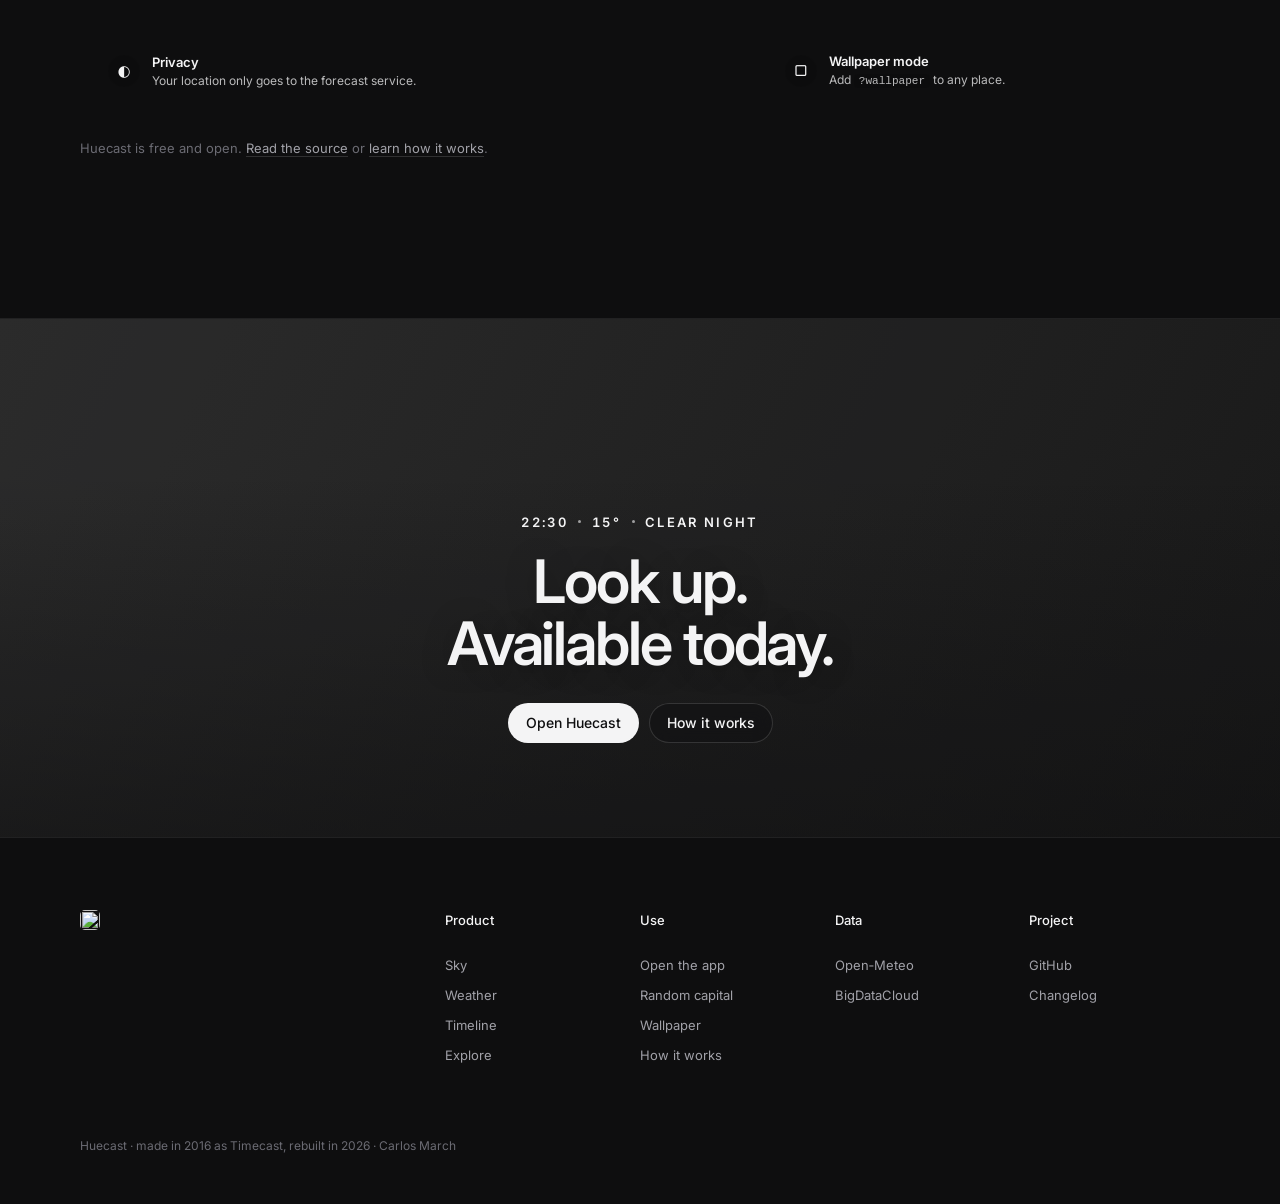
==== commit 241fa00e: "Landing: screenshots and social preview image - screenshots/landing.png: the hero at 1440px wide (2x" ====
--- a/landing/index.html
+++ b/landing/index.html
@@ -5,12 +5,17 @@
   <title>Huecast · The weather as a picture</title>
   <meta name="viewport" content="width=device-width, initial-scale=1, viewport-fit=cover">
   <meta name="description" content="Huecast turns the forecast into a picture: one circle, one sky and the weather drawn live. Free, no account, no tracking.">
+  <meta property="og:type" content="website">
+  <meta property="og:url" content="https://huecast.netlify.app/landing/">
+  <meta property="og:image" content="https://huecast.netlify.app/screenshots/landing-og.jpg">
+  <meta property="og:image:width" content="1200">
+  <meta property="og:image:height" content="630">
+  <meta property="og:image:alt" content="The Huecast landing page: the weather, drawn as a picture">
+  <meta name="twitter:card" content="summary_large_image">
   <meta name="theme-color" content="#0e0e0f">
   <meta name="color-scheme" content="dark">
   <meta property="og:title" content="Huecast · The weather as a picture">
   <meta property="og:description" content="One circle, one sky and the weather drawn live. Free, no account, no tracking.">
-  <meta property="og:url" content="https://huecast.app/landing/">
-  <link rel="canonical" href="https://huecast.app/landing/">
   <link rel="icon" href="../icons/icon.svg" type="image/svg+xml">
   <link rel="preconnect" href="https://fonts.googleapis.com">
   <link rel="preconnect" href="https://fonts.gstatic.com" crossorigin>
@@ -52,7 +57,7 @@
       <div class="window" id="hero-window">
         <div class="window__bar">
           <i></i><i></i><i></i>
-          <span class="window__url">huecast.app</span>
+          <span class="window__url">huecast.netlify.app</span>
         </div>
         <div class="window__screen">
           <iframe id="hero-app" title="Huecast, running live" src="../?demo&amp;saved=1&amp;code=1&amp;temp=24&amp;hour=19.4&amp;wind=8&amp;name=Valencia"></iframe>
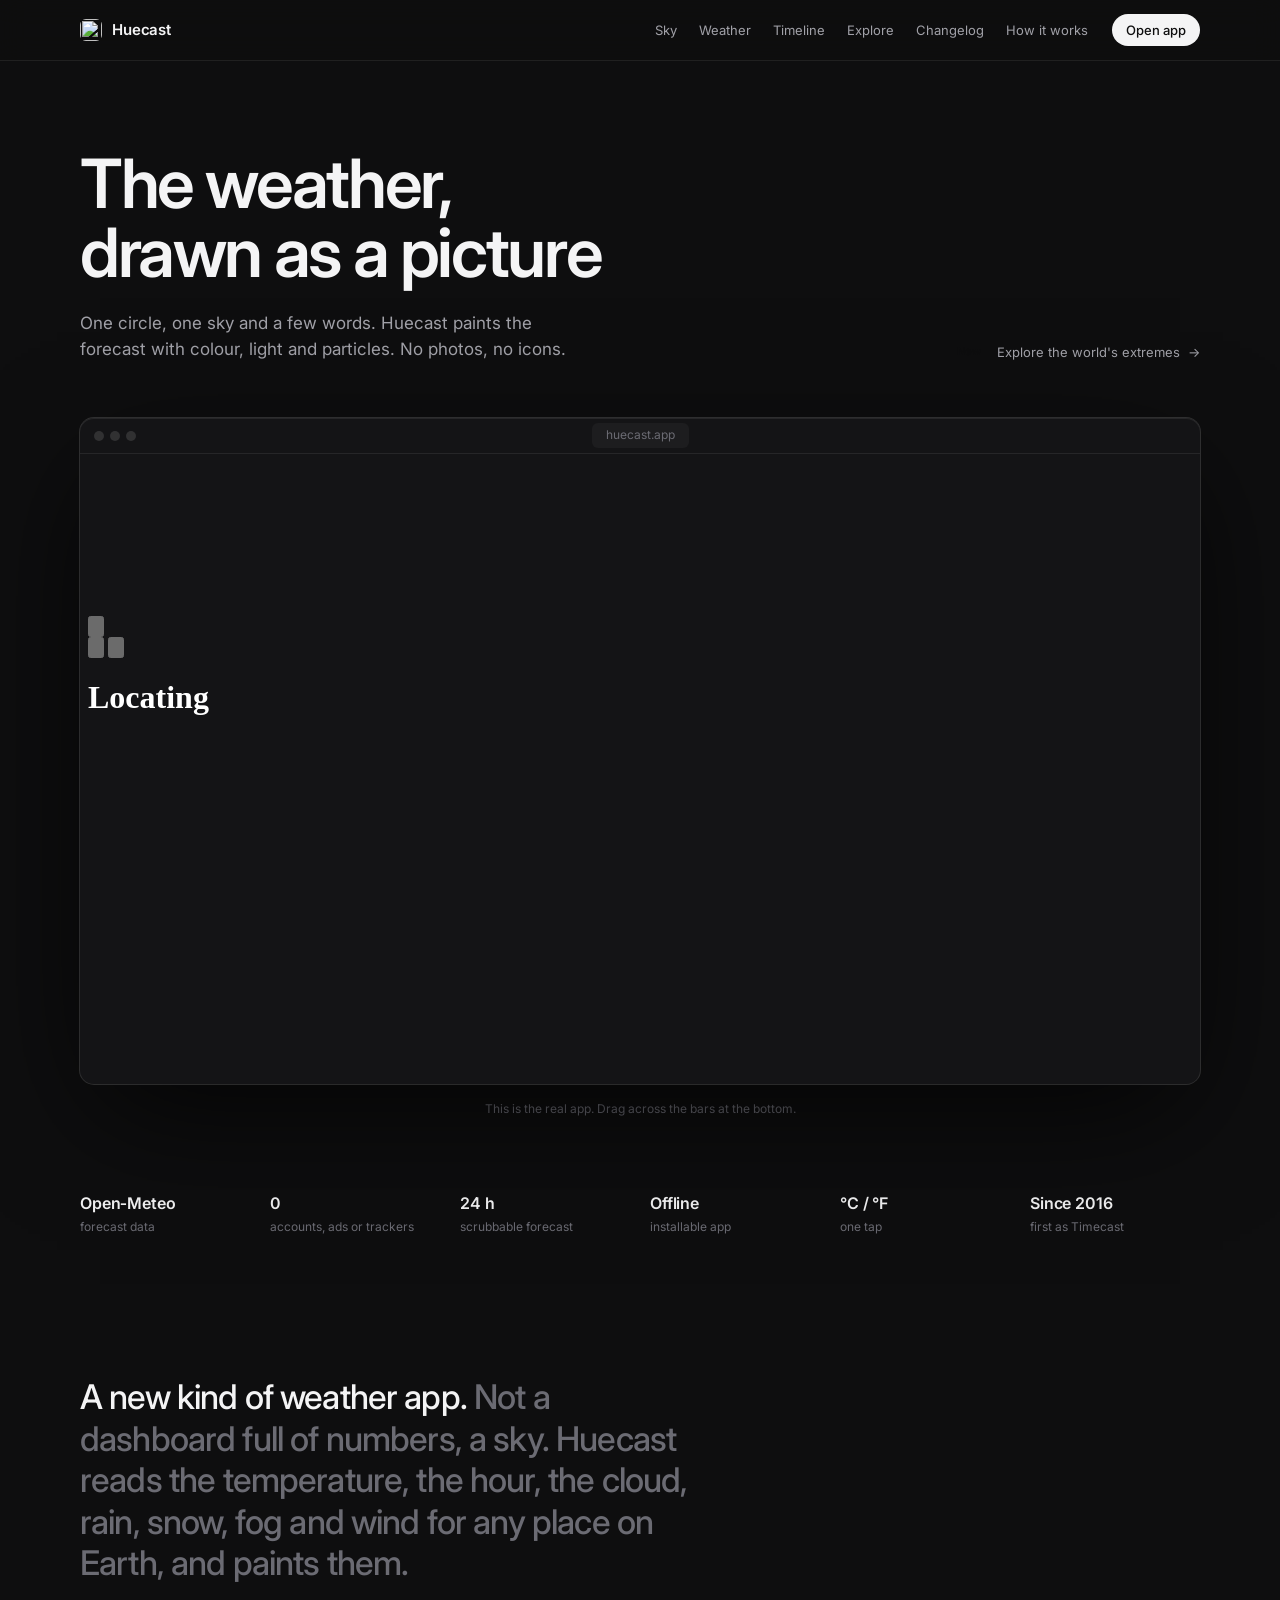
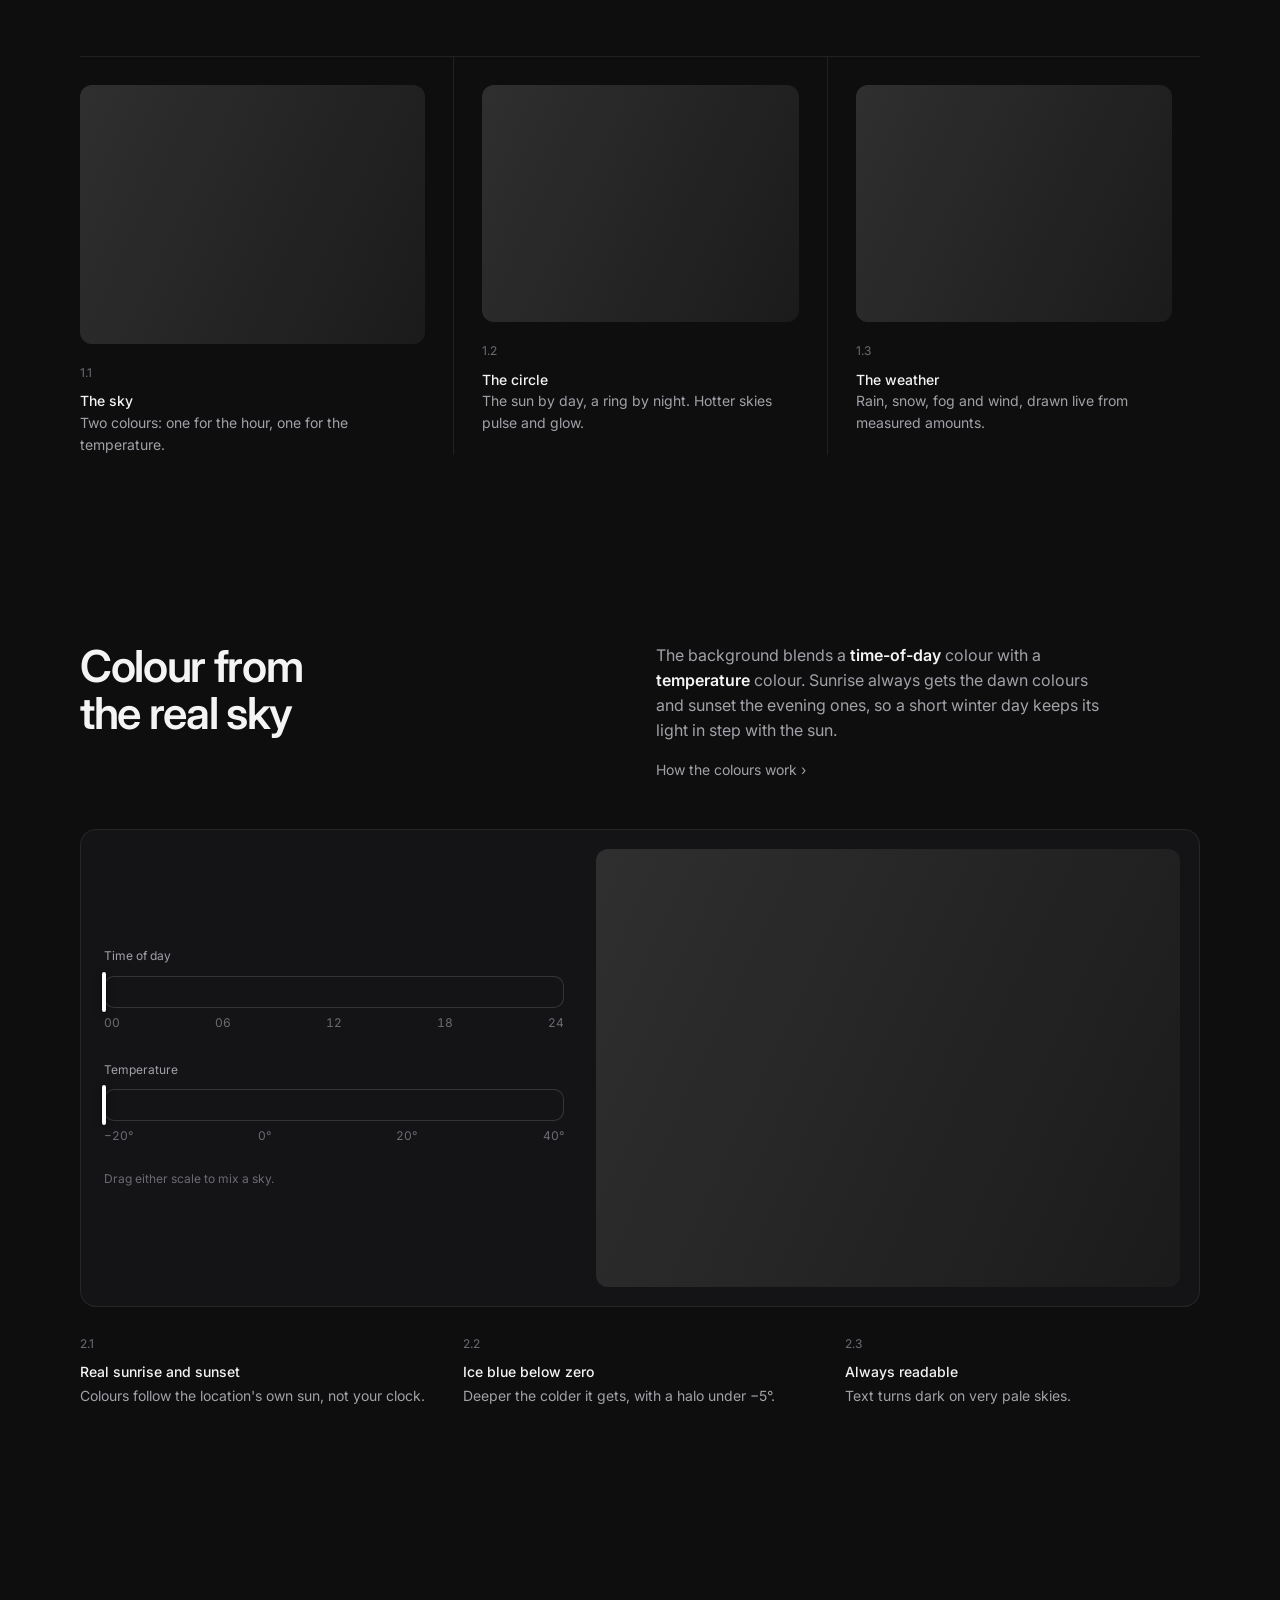
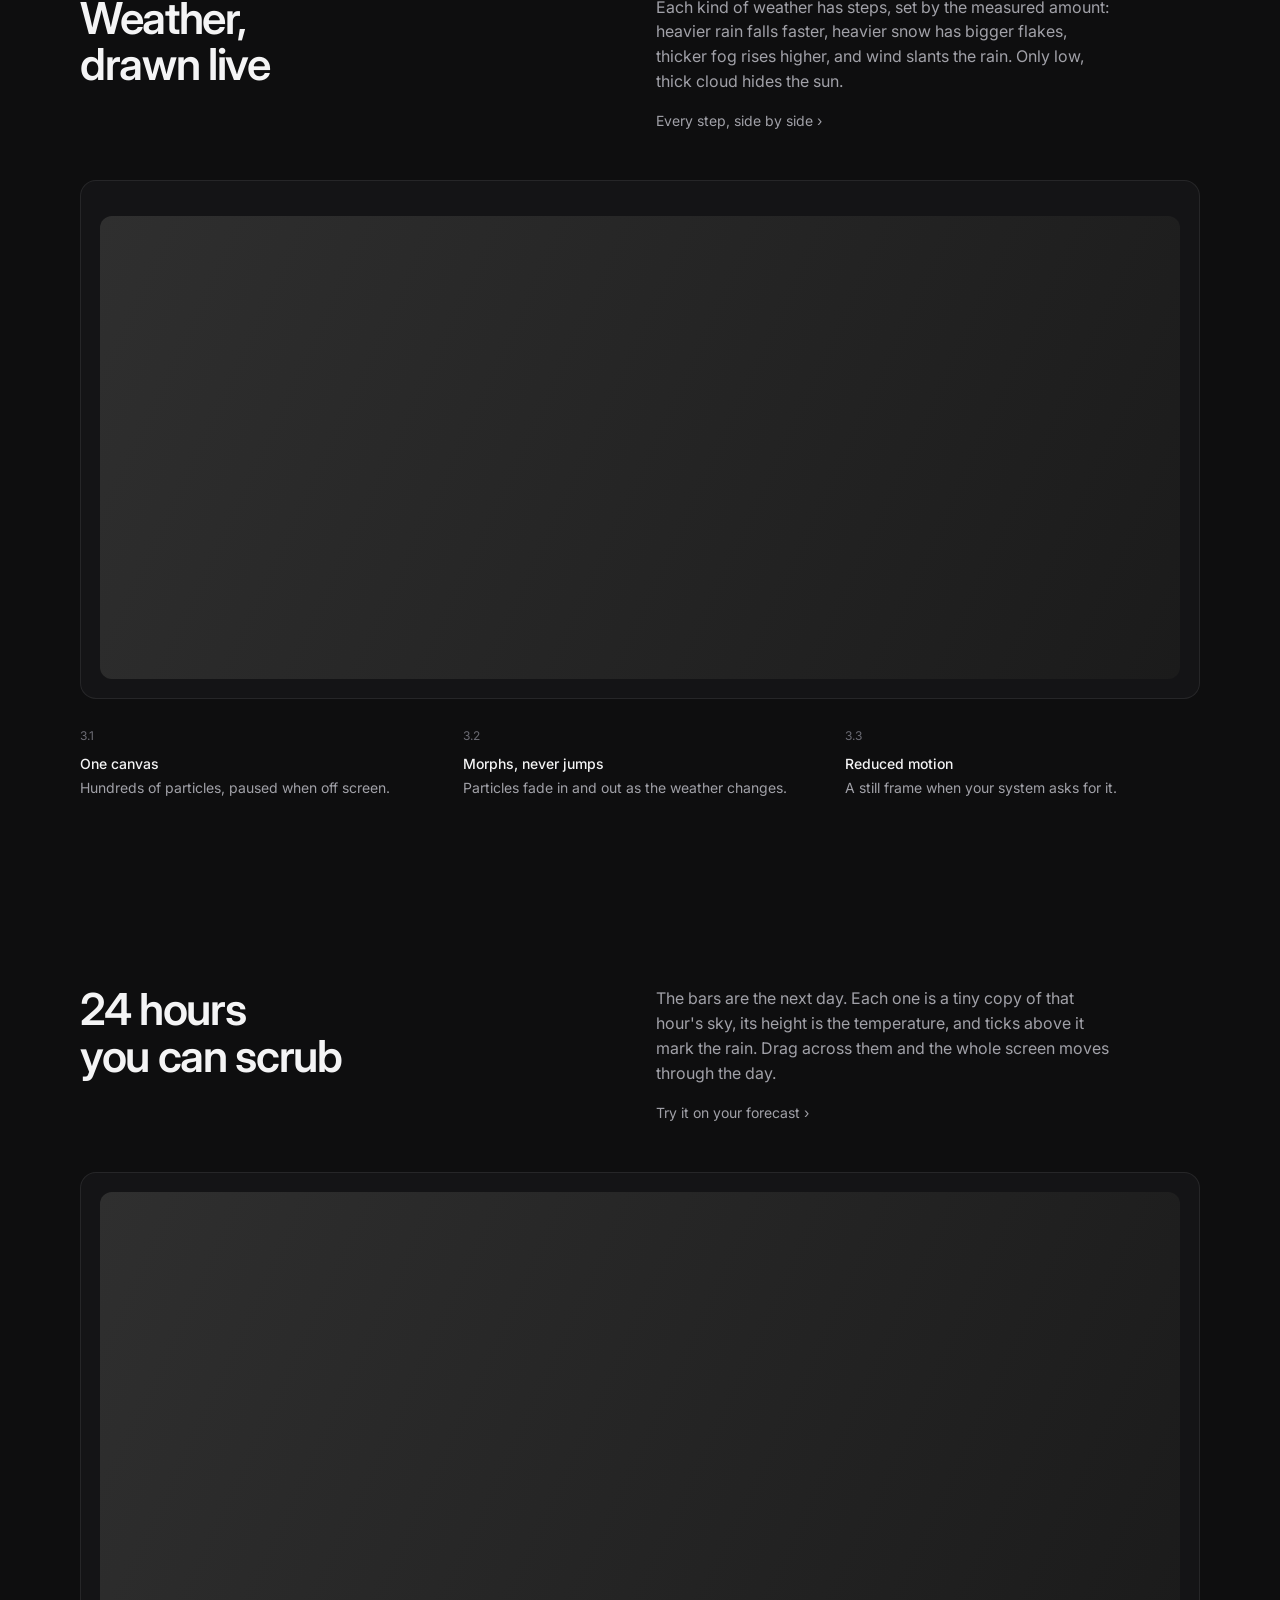
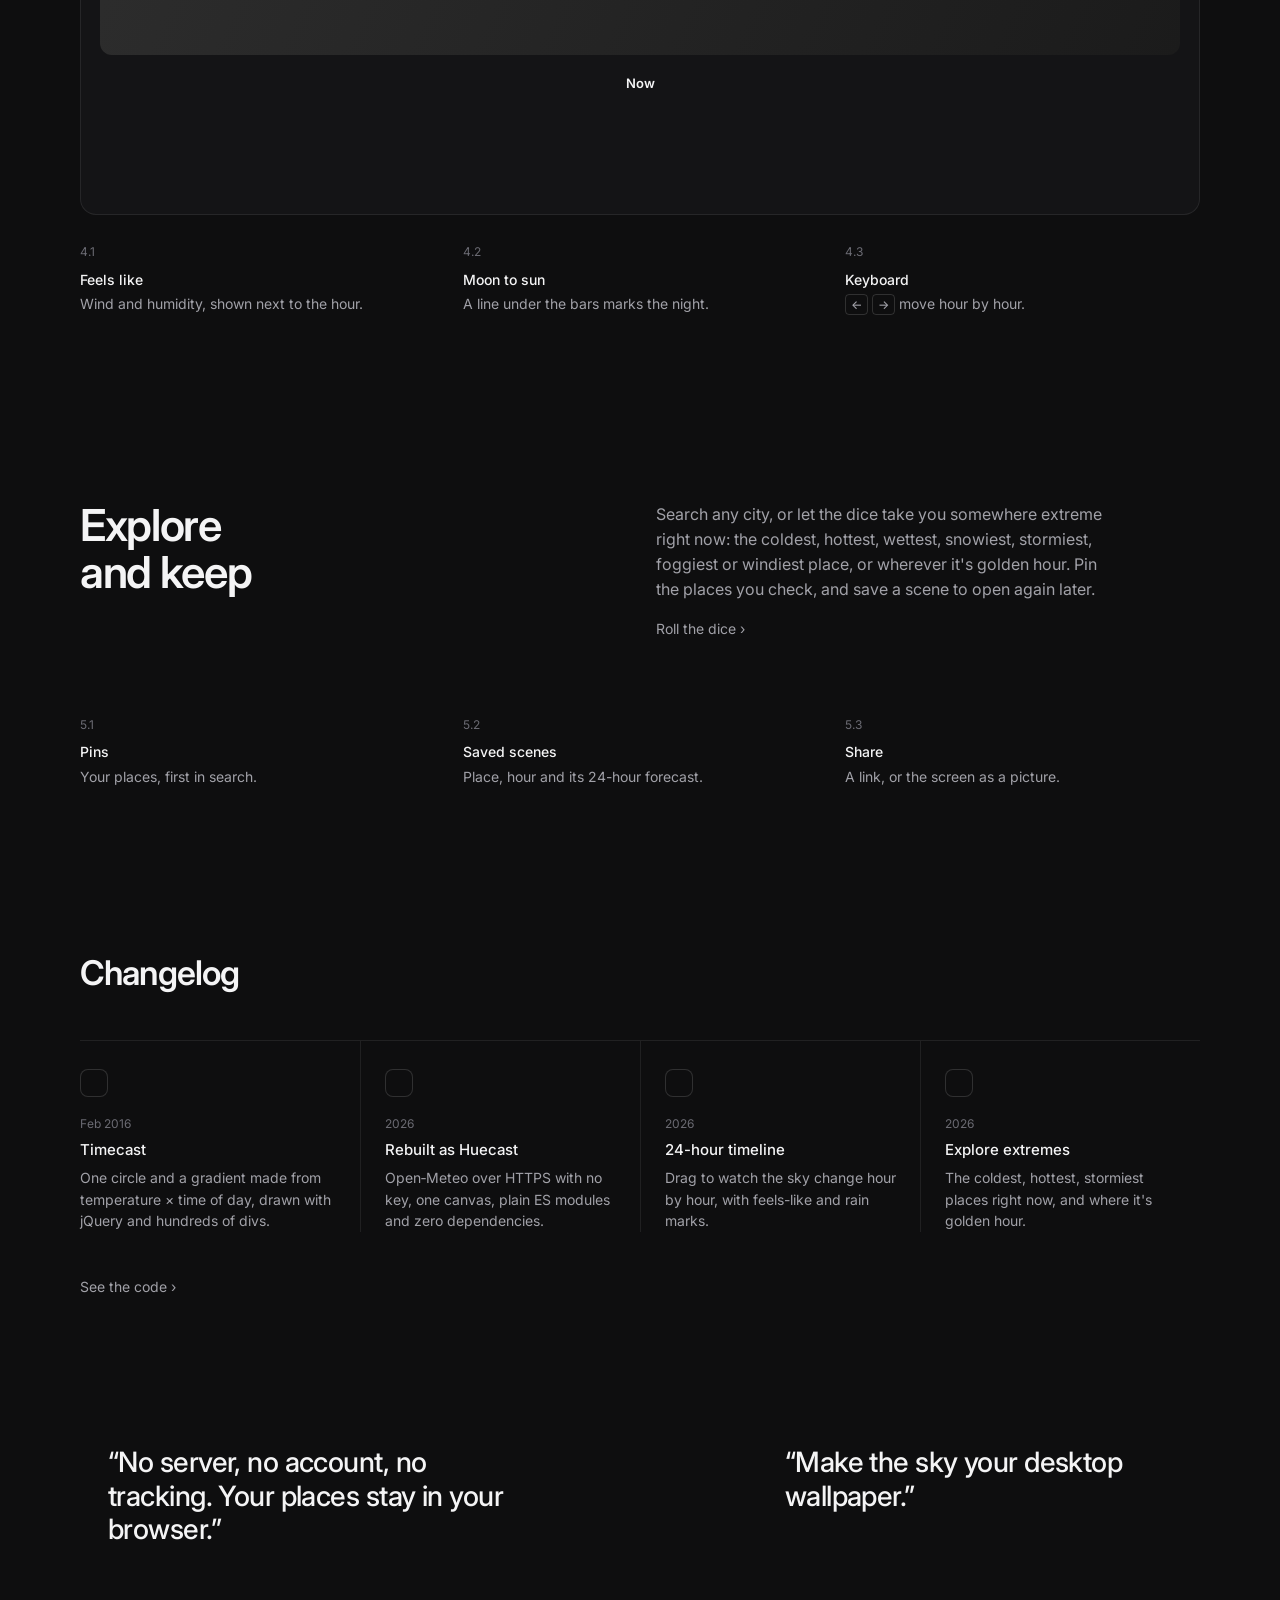
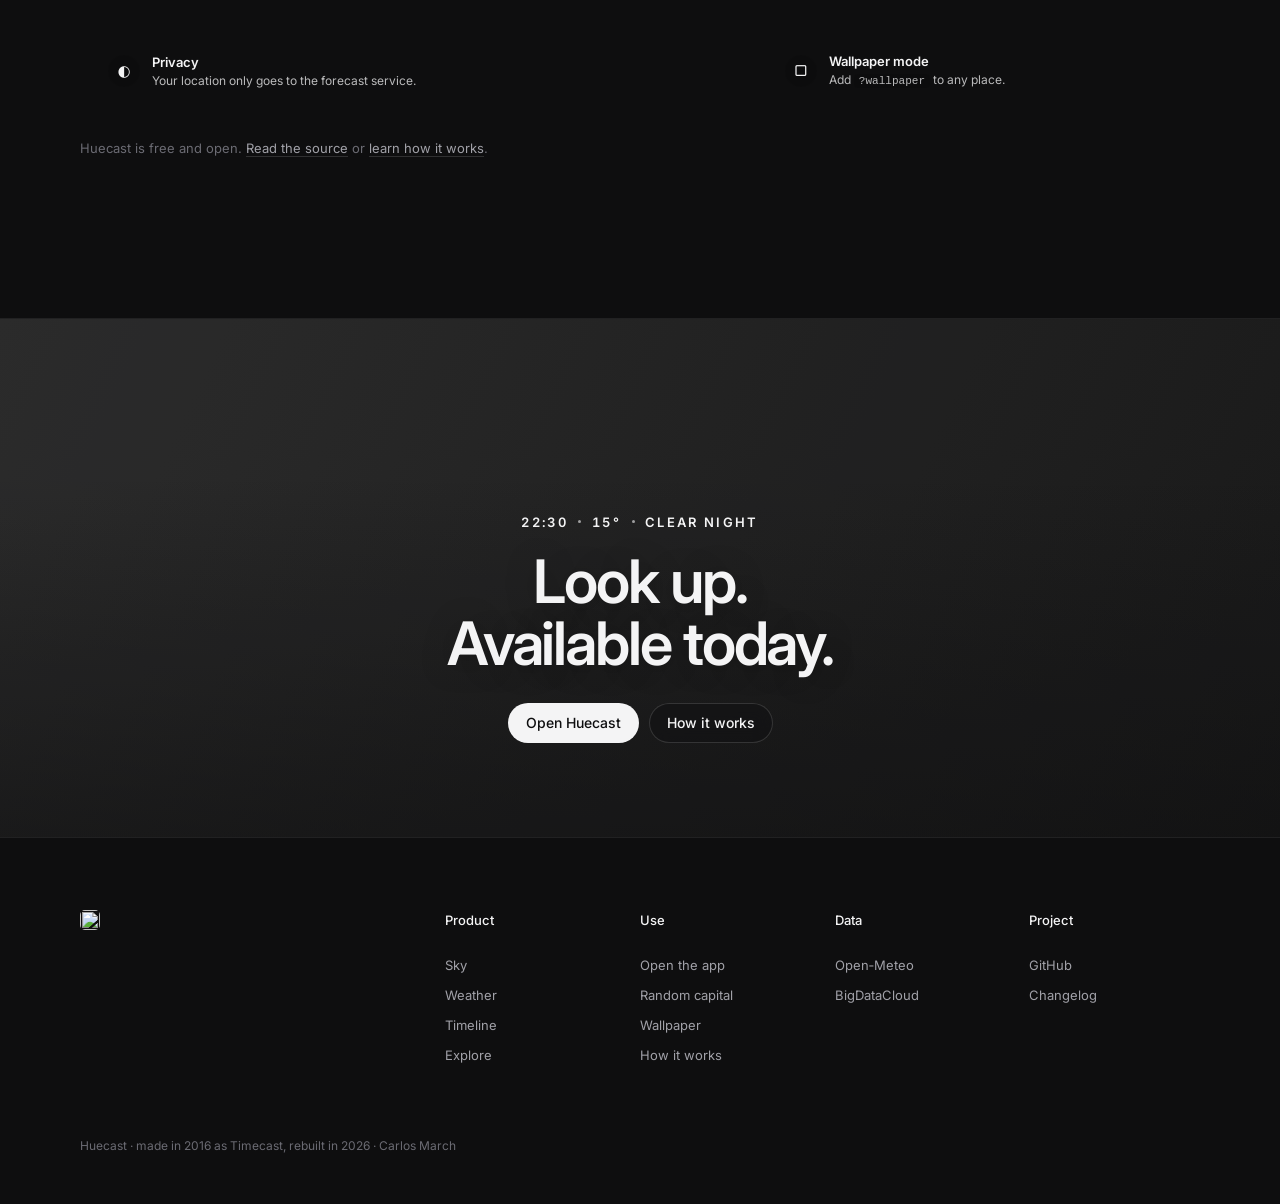
==== commit e07b1a91: "Point live URLs to huecast.app Co-Authored-By: Claude Opus 5.5 <noreply@anthropic.com> Claude-Sessio" ====
--- a/landing/index.html
+++ b/landing/index.html
@@ -6,8 +6,8 @@
   <meta name="viewport" content="width=device-width, initial-scale=1, viewport-fit=cover">
   <meta name="description" content="Huecast turns the forecast into a picture: one circle, one sky and the weather drawn live. Free, no account, no tracking.">
   <meta property="og:type" content="website">
-  <meta property="og:url" content="https://huecast.netlify.app/landing/">
-  <meta property="og:image" content="https://huecast.netlify.app/screenshots/landing-og.jpg">
+  <meta property="og:url" content="https://huecast.app/landing/">
+  <meta property="og:image" content="https://huecast.app/screenshots/landing-og.jpg">
   <meta property="og:image:width" content="1200">
   <meta property="og:image:height" content="630">
   <meta property="og:image:alt" content="The Huecast landing page: the weather, drawn as a picture">
@@ -57,7 +57,7 @@
       <div class="window" id="hero-window">
         <div class="window__bar">
           <i></i><i></i><i></i>
-          <span class="window__url">huecast.netlify.app</span>
+          <span class="window__url">huecast.app</span>
         </div>
         <div class="window__screen">
           <iframe id="hero-app" title="Huecast, running live" src="../?demo&amp;saved=1&amp;code=1&amp;temp=24&amp;hour=19.4&amp;wind=8&amp;name=Valencia"></iframe>
